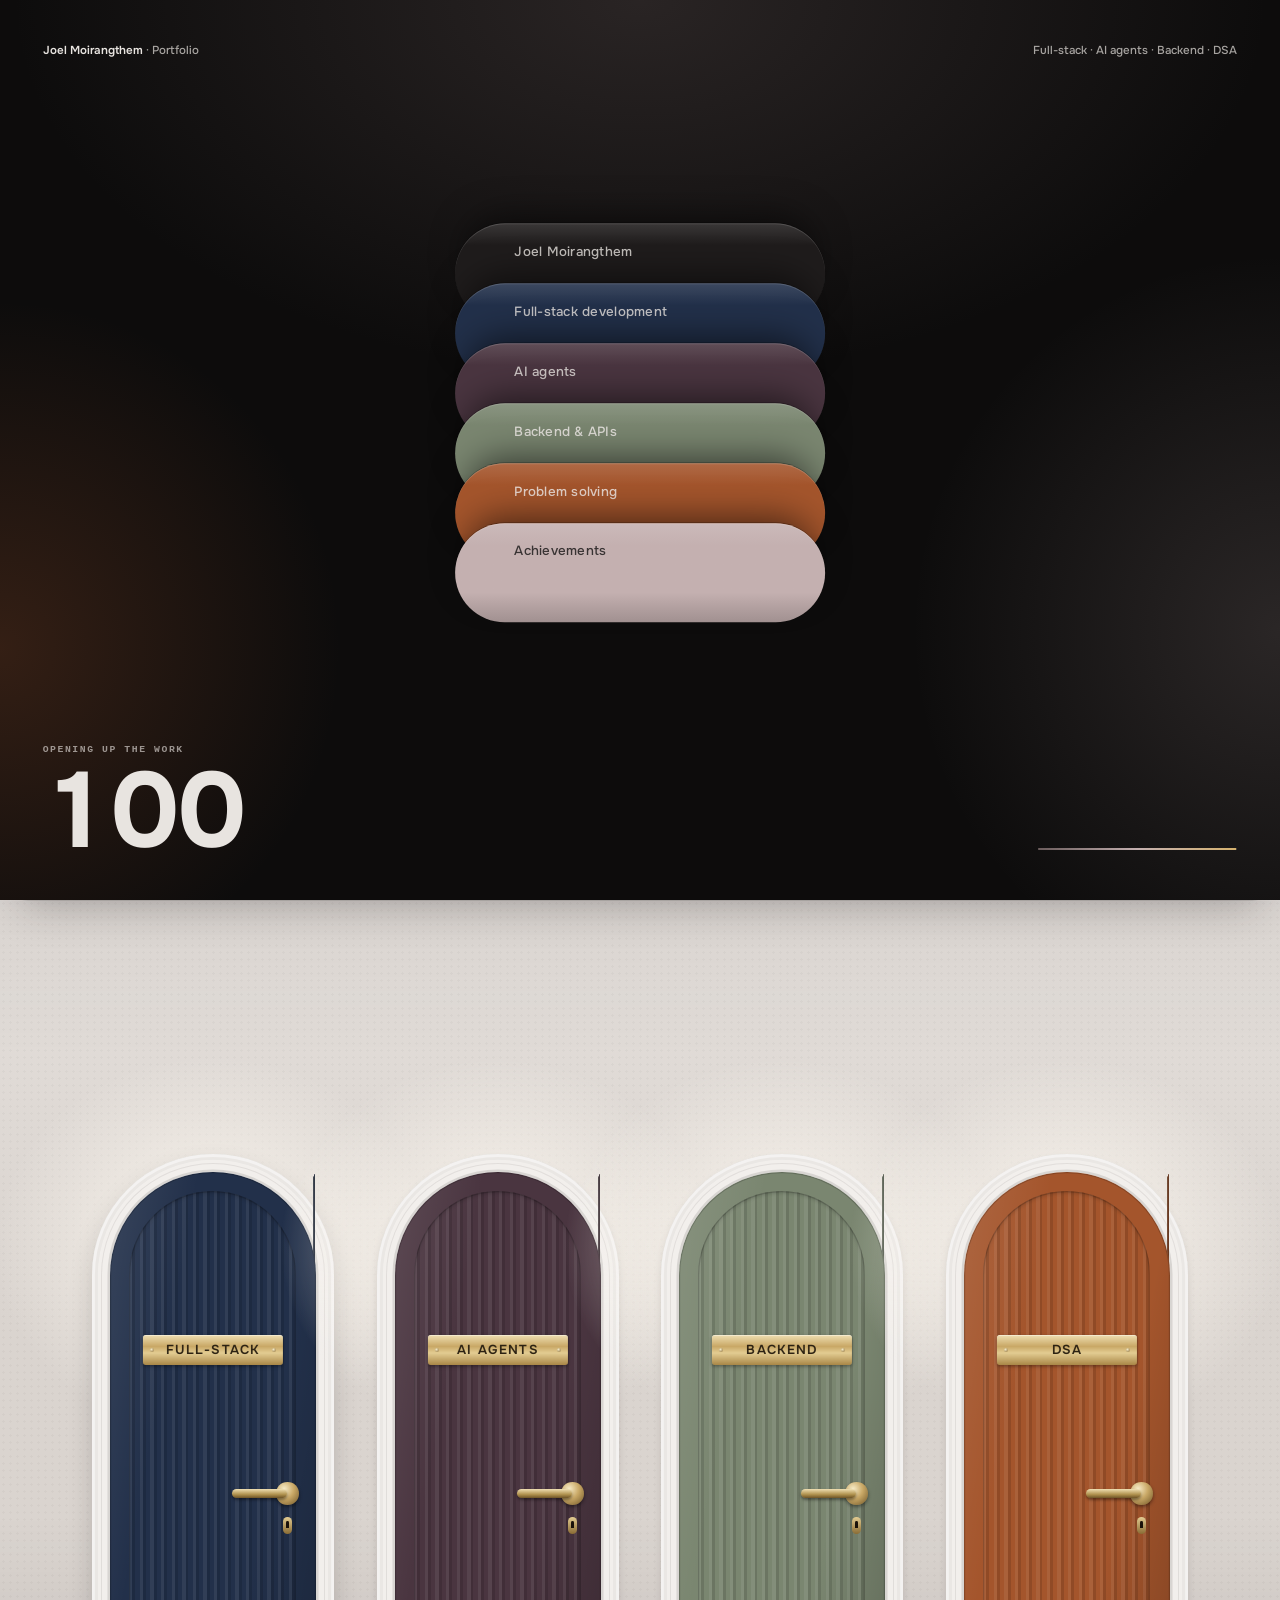
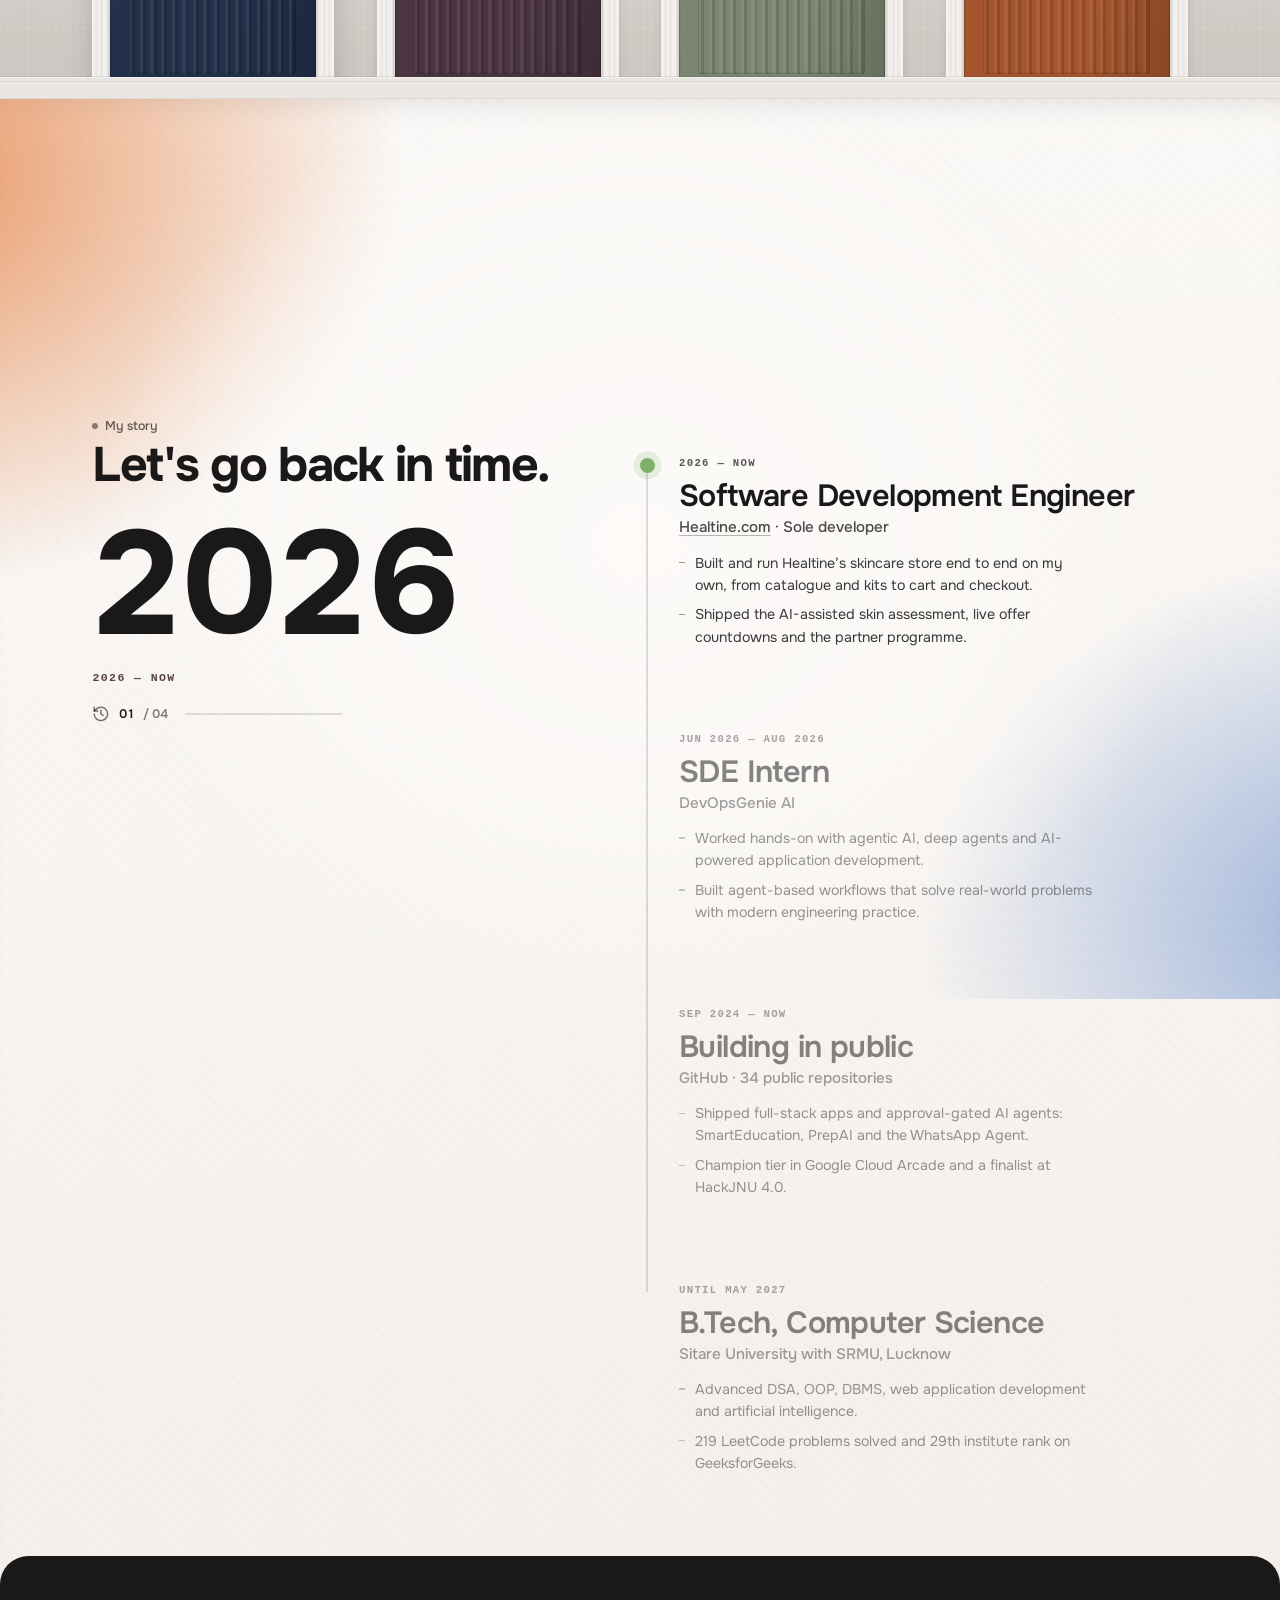
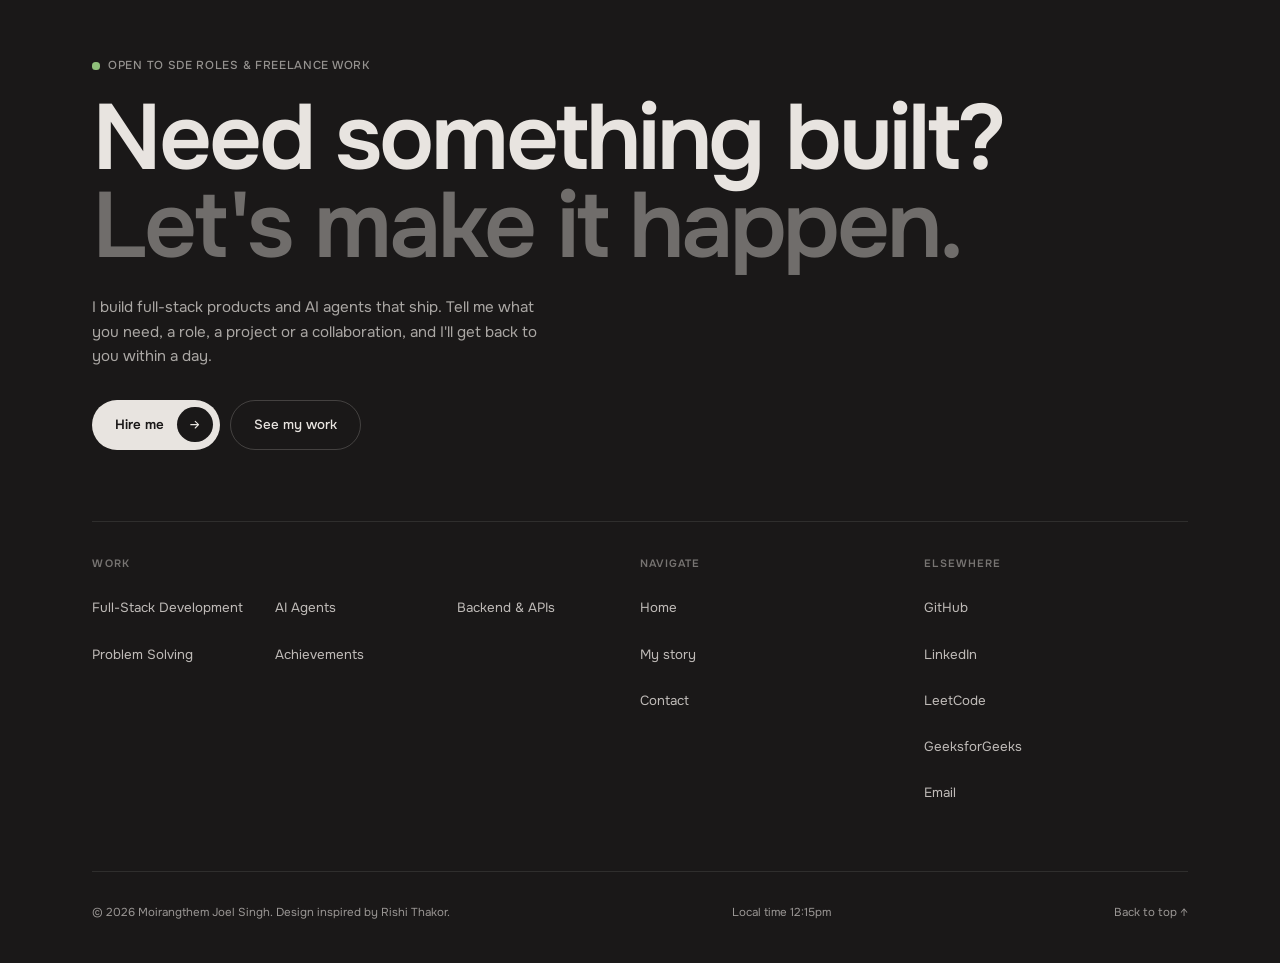
==== index.html @ f183a96a "feat: portfolio site with doors, rooms and story timeline Static HTML/CSS/JS portfolio: loader, flip" ====
<!DOCTYPE html>
<html lang="en">
<head>
<meta charset="UTF-8">
<meta name="viewport" content="width=device-width, initial-scale=1.0">
<title>Moirangthem Joel Singh — Full-Stack & AI Developer</title>
<meta name="description" content="Joel Moirangthem, Computer Science engineer building full-stack web apps and approval-gated AI agents. SDE at Healtine.com, ex-SDE intern at DevOpsGenie AI.">
<meta name="theme-color" content="#EEEAE6">
<meta property="og:title" content="Moirangthem Joel Singh — Full-Stack & AI Developer">
<meta property="og:description" content="Full-stack web apps and approval-gated AI agents.">
<meta property="og:type" content="website">
<link rel="preconnect" href="https://fonts.googleapis.com">
<link rel="preconnect" href="https://fonts.gstatic.com" crossorigin>
<link href="https://fonts.googleapis.com/css2?family=Onest:wght@100..900&display=swap" rel="stylesheet">
<script>try{if(localStorage.getItem('jm-mode')==='dark')document.documentElement.dataset.mode='dark'}catch(e){}</script>
<link rel="stylesheet" href="css/base.css">
<link rel="stylesheet" href="css/hero.css">
<link rel="stylesheet" href="css/doors.css">
<link rel="stylesheet" href="css/story.css">
<link rel="stylesheet" href="css/overlays.css">
</head>
<body>
<a class="skip" href="#main">Skip to content</a>

<div class="loader" id="loader" aria-hidden="true">
  <div class="ld__bg"></div>
  <div class="ld__stack">
    <div class="ld__pill" style="--k:0;--c:#1F1C1C;--t:#E8E4E0;--dir:1"><span>Joel Moirangthem</span></div>
    <div class="ld__pill" style="--k:1;--c:#22304a;--t:#E8E4E0;--dir:-1"><span>Full-stack development</span></div>
    <div class="ld__pill" style="--k:2;--c:#4a3540;--t:#E8E4E0;--dir:1"><span>AI agents</span></div>
    <div class="ld__pill" style="--k:3;--c:#7a8670;--t:#F3EEEC;--dir:-1"><span>Backend & APIs</span></div>
    <div class="ld__pill" style="--k:4;--c:#a4552c;--t:#F3EEEC;--dir:1"><span>Problem solving</span></div>
    <div class="ld__pill" style="--k:5;--c:#C4B0B0;--t:#1A1818;--dir:-1"><span>Achievements</span></div>
  </div>
  <div class="ld__hud">
    <div class="ld__top"><span><b>Joel Moirangthem</b> · Portfolio</span><span>Full-stack · AI agents · Backend · DSA</span></div>
    <div class="ld__bot">
      <p class="ld__num"><small>Opening up the work</small><span id="ldCount">000</span></p>
      <div class="ld__bar"><i></i></div>
    </div>
  </div>
</div>

<header class="hdr rv" id="hdr">
  <div class="shell hdr__in">
    <nav aria-label="Main">
      <ul class="nav">
        <li><button data-go="home" aria-current="page"><span>Home</span></button></li>
        <li><button data-door="0"><span>Full-Stack</span></button></li>
        <li><button data-door="1"><span>AI Agents</span></button></li>
        <li><button data-door="2"><span>Backend & APIs</span></button></li>
        <li><button data-door="3"><span>Problem Solving</span></button></li>
        <li><button data-go="about"><span>My story</span></button></li>
        <li><button data-contact><span>Contact</span></button></li>
      </ul>
    </nav>
    <div class="hdr__right">
      <div class="chip clock" aria-label="Joel's local time in India">
        <span class="clock__lbl">Local time</span>
        <span class="clock__time" data-time>9:41am</span>
        <span class="clock__sep" aria-hidden="true">•</span>
        <span class="clock__date" data-date>10 November, 2026</span>
      </div>
      <button class="chip menu-btn" id="menuBtn" aria-haspopup="dialog" aria-controls="navm" aria-expanded="false">
        <span><svg viewBox="0 0 24 24" fill="none" stroke="currentColor" stroke-width="2" stroke-linecap="round" aria-hidden="true"><path d="M4 6h16M4 12h16M4 18h16"/></svg><span class="word">Menu</span></span>
      </button>
    </div>
  </div>
</header>

<div class="cord" id="cord">
  <canvas class="cord__cv" id="cordCv"></canvas>
  <button class="cord__hit" id="cordHit" role="switch" aria-checked="false" aria-label="Dark mode (pull the cord)"></button>
</div>

<main id="main">
  <section class="hero" id="home" aria-label="Introduction">
    <div class="hero__vig"></div>
    <div class="hero__stage">
      <div class="fig" id="fig" role="button" tabindex="-1" aria-label="Open my ability card">
        <div class="fig__frame">
          <img id="figBase" class="fig__img" src="assets/portrait.webp" alt="Portrait of Joel Moirangthem" width="801" height="1033" decoding="async">
          <canvas id="figCanvas" aria-hidden="true"></canvas>
        </div>
        <button class="fig__card" id="holoOpen" type="button">
          <svg viewBox="0 0 24 24" fill="currentColor" aria-hidden="true"><path d="M12 1c1.1 6.9 4 9.8 11 11-7 1.2-9.9 4.1-11 11-1.1-6.9-4-9.8-11-11 7-1.2 9.9-4.1 11-11Z"/></svg>
          My ability card
        </button>
      </div>
    </div>
    <div class="shell hero__content">
      <div class="hero__left">
        <p class="eyebrow rv" style="--d:200ms">Full-Stack & AI Developer</p>
        <h1 class="h1">
          <span class="sr-only">Hi, I'm Joel. I am a full-stack developer, AI agent builder, backend engineer and problem solver.</span>
          <span aria-hidden="true">
            <span class="line"><span style="--d:250ms">Hi, I'm Joel.</span></span>
            <span class="line"><span class="soft" style="--d:370ms">I am a</span></span>
            <span class="cal-line"><span class="cal rv" id="cal" style="--d:520ms"></span></span>
          </span>
        </h1>
        <div class="ctas rv" style="--d:750ms">
          <button class="pill pill--dark pill--arrow" data-contact><span class="pill__in">Hire me<span class="pill__badge"><svg viewBox="0 0 24 24" fill="none" stroke="currentColor" stroke-width="2" stroke-linecap="round" stroke-linejoin="round" aria-hidden="true"><path d="M5 12h14M13 6l6 6-6 6"/></svg></span></span></button>
          <button class="pill pill--outline" data-go="works"><span class="pill__in">See my work</span></button>
        </div>
        <div class="hero__links rv" style="--d:850ms" id="heroLinks"></div>
      </div>
    </div>
    <div class="shell hero__bar rv">
      <span>Open to SDE roles</span>
      <span class="mid">Lucknow, India · Remote-friendly</span>
      <span class="scroll">Scroll to explore <i aria-hidden="true">↓</i></span>
    </div>
  </section>

  <section class="doors" id="works" aria-labelledby="doorsTitle">
    <div class="doors__tex"></div>
    <div class="doors__pin">
      <div class="shell doors__wall">
        <h2 class="sr-only" id="doorsTitle">My work, one door per skill</h2>
        <p class="paint pre" aria-hidden="true">Magic happens <br class="mbr">behind the doors</p>
        <div class="dinfo" id="dinfo" aria-live="polite"><h3 class="dinfo__h"></h3><p class="dinfo__t"></p><ul class="dinfo__p"></ul></div>
        <p class="doors__dots" aria-hidden="true"><i class="on"></i><i></i><i></i><i></i></p>
        <ul class="doors__row" id="doorsRow"></ul>
      </div>
    </div>
  </section>

  <section class="story" id="about" aria-labelledby="storyTitle" data-ch="0">
    <div class="story__amb" aria-hidden="true"><i></i><i></i><i></i><i></i></div>
    <div class="story__pin">
      <div class="shell story__stage">
        <div class="story__clock">
          <canvas class="story__bg" id="storyBg" aria-hidden="true"></canvas>
          <p class="eyebrow">My story</p>
          <h2 class="story__h" id="storyTitle">Let's go back in time.</h2>
          <p class="story__yr" id="storyYr" aria-hidden="true"></p>
          <p class="story__when" id="storyWhen"></p>
          <div class="story__meter" aria-hidden="true">
            <svg class="story__rw" viewBox="0 0 24 24" fill="none" stroke="currentColor" stroke-width="2" stroke-linecap="round"><path d="M3 12a9 9 0 1 0 3-6.7L3 8"/><path d="M3 3v5h5M12 7v5l3 2"/></svg>
            <span id="storyCount">01</span><span class="story__of" id="storyOf">/ 04</span><i class="story__bar"><b></b></i>
          </div>
        </div>
        <div class="story__line">
          <span class="story__rail"></span>
          <span class="story__ttrack"><span class="story__tail"></span></span>
          <span class="story__dtrack"><span class="story__dot"></span></span>
          <ol class="story__list" id="storyList"></ol>
        </div>
      </div>
    </div>
  </section>
</main>

<div class="sfw">
  <footer class="sf" id="contact-footer">
    <div class="sf__in">
      <p class="sf__eye"><i></i>Open to SDE roles & freelance work</p>
      <h2 class="sf__h">Need something built? <span>Let's make it happen.</span></h2>
      <p class="sf__p">I build full-stack products and AI agents that ship. Tell me what you need, a role, a project or a collaboration, and I'll get back to you within a day.</p>
      <div class="sf__cta">
        <button class="sf__btn" data-contact>Hire me <b><svg viewBox="0 0 24 24" fill="none" stroke="currentColor" stroke-width="2" stroke-linecap="round" stroke-linejoin="round" aria-hidden="true"><path d="M5 12h14M13 6l6 6-6 6"/></svg></b></button>
        <button class="sf__ghost" data-go="works">See my work</button>
      </div>
      <div class="sf__cols">
        <div><h3>Work</h3><ul class="work" id="footWork"></ul></div>
        <div><h3>Navigate</h3><ul>
          <li><a href="#home" data-go="home">Home</a></li>
          <li><a href="#about" data-go="about">My story</a></li>
          <li><button data-contact>Contact</button></li>
        </ul></div>
        <div><h3>Elsewhere</h3><ul id="footLinks"></ul></div>
      </div>
      <div class="sf__bot">
        <span>© <span data-fyear>2026</span> Moirangthem Joel Singh. Design inspired by <a href="https://therishithakor.com" target="_blank" rel="noopener">Rishi Thakor</a>.</span>
        <span>Local time <span data-ftime>9:41am</span></span>
        <button data-go="home">Back to top ↑</button>
      </div>
    </div>
  </footer>
</div>

<button class="totop" id="totop" aria-label="Back to top">
  <span class="totop__lbl">Back to top</span>
  <span class="totop__ring">
    <svg class="r" viewBox="0 0 52 52" aria-hidden="true"><circle class="bg" cx="26" cy="26" r="24"/><circle class="fg" cx="26" cy="26" r="24"/></svg>
    <svg class="a" viewBox="0 0 24 24" fill="none" stroke="currentColor" stroke-width="2" stroke-linecap="round" stroke-linejoin="round" aria-hidden="true"><path d="M12 19V5M6 11l6-6 6 6"/></svg>
  </span>
</button>

<div class="door-cursor" id="doorCursor" aria-hidden="true">Click to enter</div>
<div class="wallv" id="wallv"></div>

<div class="navm" id="navm" role="dialog" aria-modal="true" aria-label="Menu" hidden>
  <div class="shell navm__top">
    <span class="brand"><svg viewBox="0 0 48 48" fill="currentColor" aria-hidden="true"><path d="M24 2c2.2 13.8 7.9 19.6 22 22-14.1 2.4-19.8 8.2-22 22-2.2-13.8-7.9-19.6-22-22 14.1-2.4 19.8-8.2 22-22Z"/></svg>Joel</span>
    <button class="close-btn" id="navClose"><svg viewBox="0 0 24 24" fill="none" stroke="currentColor" stroke-width="2" stroke-linecap="round" aria-hidden="true"><path d="M6 6l12 12M18 6L6 18"/></svg>Close</button>
  </div>
  <div class="shell navm__list" id="navList"></div>
  <div class="shell navm__bot"><span>Local time — <span data-navtime>9:41am</span></span><button data-contact>Hire me →</button></div>
</div>

<div class="holo" id="holo" role="dialog" aria-modal="true" aria-label="Ability card" hidden>
  <button class="holo__x" id="holoClose"><svg viewBox="0 0 24 24" fill="none" stroke="currentColor" stroke-width="2" stroke-linecap="round" aria-hidden="true"><path d="M6 6l12 12M18 6L6 18"/></svg>Close</button>
  <div class="hc" id="hc" tabindex="0" role="img" aria-label="Ability card: full-stack 90, AI agents 88, backend and APIs 85, problem solving 82">
    <div class="hc__aura"></div>
    <div class="hc__in">
      <div class="hc__face">
        <div class="hc__frame"></div>
        <div class="hc__top"><b>Joel</b><span>No. 0219</span></div>
        <div class="hc__win"><img src="assets/portrait.webp" alt=""></div>
        <p class="hc__name">Moirangthem Joel Singh<span class="hc__role">Full-Stack · AI Agents</span></p>
        <div class="hc__stats">
          <p class="hc__stat" style="--v:90%">Full-stack development<b>90</b><i></i></p>
          <p class="hc__stat" style="--v:88%">AI agents<b>88</b><i></i></p>
          <p class="hc__stat" style="--v:85%">Backend & APIs<b>85</b><i></i></p>
          <p class="hc__stat" style="--v:82%">Problem solving<b>82</b><i></i></p>
        </div>
        <div class="hc__foot"><span>LeetCode 219</span><span>GfG rank 29</span></div>
        <div class="hc__foil"></div><div class="hc__glare"></div>
      </div>
      <div class="hc__face hc__back">
        <div class="hc__frame"></div>
        <span class="hc__mono">JM</span>
        <span class="hc__mono-sub">Builds that ship</span>
        <div class="hc__foil"></div><div class="hc__glare"></div>
      </div>
    </div>
  </div>
  <p class="hc__hint"><span class="hc__hm">Move across the card</span><span class="hc__ht">Tilt or drag it</span> · tap to flip</p>
</div>

<div class="modal" id="modal" role="dialog" aria-modal="true" aria-labelledby="modalTitle" hidden>
  <div class="modal__panel">
    <button class="modal__x" id="modalClose" aria-label="Close"><svg viewBox="0 0 24 24" fill="none" stroke="currentColor" stroke-width="2" stroke-linecap="round" aria-hidden="true"><path d="M6 6l12 12M18 6L6 18"/></svg></button>
    <p class="modal__eye">Hire me</p>
    <h2 id="modalTitle">Tell me what you need built.</h2>
    <p class="modal__sub">Four quick questions. Your email app opens with everything filled in.</p>
    <form id="hireForm" novalidate>
      <div class="prog" aria-hidden="true"><span id="progTxt">1 of 4</span><span class="prog__bar"><i id="progBar"></i></span></div>
      <div id="steps"></div>
      <p class="err" id="formErr" role="alert"></p>
      <div class="modal__nav">
        <button type="button" class="back" id="stepBack">← Back</button>
        <button type="submit" class="pill pill--dark pill--arrow" id="stepNext"><span class="pill__in"><span id="nextTxt">Next</span><span class="pill__badge"><svg viewBox="0 0 24 24" fill="none" stroke="currentColor" stroke-width="2" stroke-linecap="round" stroke-linejoin="round" aria-hidden="true"><path d="M5 12h14M13 6l6 6-6 6"/></svg></span></span></button>
      </div>
    </form>
  </div>
</div>

<script src="js/content.js"></script>
<script src="js/util.js"></script>
<script src="js/loader.js"></script>
<script src="js/header.js"></script>
<script src="js/cord.js"></script>
<script src="js/calendar.js"></script>
<script src="js/portrait.js"></script>
<script src="js/card.js"></script>
<script src="js/doors.js"></script>
<script src="js/story.js"></script>
<script src="js/layers.js"></script>
</body>
</html>
---- css/base.css ----
/* Tokens, reset, adaptive rem grid, reveal system, loader, header, buttons, pull cord. */
:root{
  --background:#E8E4E0; --foreground:#1A1818; --ink:#1A1818;
  --muted:#857878; --subtle:#B5A8A8; --line:#D5CDCA;
  --surface:#DED8D4; --surface-2:#D3CBC8;
  --accent:#6B5C5C; --accent-from:#C4B0B0; --accent-to:#6B5C5C;
  --hero-from:#EEEAE6; --hero-mid:#E8E4E0; --hero-to:#D8CDCA;
  --radius-card:2rem; --radius-card-sm:1.25rem; --radius-control:.875rem;
  --container-shell:88rem;
  --font:'Onest',ui-sans-serif,system-ui,-apple-system,'Segoe UI',sans-serif;
  --mono:ui-monospace,'SF Mono',Menlo,Consolas,monospace;
  --e-line:cubic-bezier(.215,.61,.355,1); --e-spring:cubic-bezier(.22,1,.36,1);
  --e-soft:cubic-bezier(.16,1,.3,1); --e-snap:cubic-bezier(.2,.8,.2,1);
  --bar-h:3.5rem; --gut-lg:5.5rem;
  --fg-rgb:26,24,24;
  --chip-bg:rgba(242,238,235,.5); --chip-bg-h:rgba(242,238,235,.85); --chip-line:rgba(196,176,176,.45);
  --btn-bg:#1A1818; --btn-fg:#E8E4E0; --btn-badge-bg:#E8E4E0; --btn-badge-fg:#1A1818;
  --outline-h:rgba(196,176,176,.18); --vig:rgba(240,236,232,.35);
  --panel:#F0ECE9; --field:rgba(196,176,176,.12); --scrim:rgba(var(--fg-rgb),.3);
  --cord-shadow:.2;
  --wall:#DAD4CF; --wall-hi:#E4DFDB; --casing:#F2EFEC; --base:#EAE6E2;
  --paint:#1A1818; --lamp:rgba(255,250,242,.9);
  --room:#FBFAF8; --room-sh:rgba(26,24,24,.1); --rim:rgba(255,255,255,.95); --lift:rgba(26,24,24,.3);
  --dinfo-accent:#6B4F4F;
  color-scheme:light;
}
html[data-mode="dark"]{
  --background:#1A1818; --foreground:#E8E4E0; --fg-rgb:232,228,224;
  --line:rgba(196,176,176,.16); --surface:#252121; --surface-2:#302A2A;
  --chip-bg:rgba(196,176,176,.06); --chip-bg-h:rgba(196,176,176,.12); --chip-line:rgba(196,176,176,.16);
  --btn-bg:#E8E4E0; --btn-fg:#1A1818; --btn-badge-bg:#1A1818; --btn-badge-fg:#E8E4E0;
  --outline-h:rgba(196,176,176,.08); --vig:rgba(0,0,0,.22);
  --panel:#221F1F; --field:rgba(196,176,176,.06); --scrim:rgba(0,0,0,.55); --cord-shadow:.55;
  --wall:#1F1C1C; --wall-hi:#262222; --casing:#3A3434; --base:#2F2A2A;
  --paint:#E8E4E0; --lamp:rgba(232,214,210,.06);
  --room:#050505; --room-sh:rgba(0,0,0,.85); --rim:rgba(214,196,196,.22); --lift:rgba(0,0,0,.7);
  --dinfo-accent:#D9C6C6;
  color-scheme:dark;
}
::view-transition-old(root),::view-transition-new(root){animation-duration:.5s;animation-timing-function:cubic-bezier(.4,0,.2,1)}
.cord{view-transition-name:cord}
#cal{view-transition-name:cal}
::view-transition-old(cal),::view-transition-old(cord){display:none}
::view-transition-new(cal),::view-transition-new(cord){animation:none}

*{box-sizing:border-box;margin:0;padding:0}
html{overscroll-behavior-y:none;scrollbar-width:none;font-size:16px;-webkit-font-smoothing:antialiased;background:#1A1818;overflow-x:clip}
html[data-mode="dark"]{background:#0F0E0E}
html::-webkit-scrollbar{display:none}
body{background:var(--background);color:var(--foreground);font-family:var(--font);overflow-x:clip}
a{color:inherit;text-decoration:none}
button{font:inherit;color:inherit;background:none;border:none;cursor:pointer}
ul,ol{list-style:none}
img{display:block;max-width:none}
svg{display:block;width:1em;height:1em;flex:none}
[hidden]{display:none!important}
.sr-only{position:absolute;width:1px;height:1px;padding:0;margin:-1px;overflow:hidden;clip:rect(0,0,0,0);white-space:nowrap;border:0}
:focus-visible{outline:2px solid var(--accent);outline-offset:2px}

@media (max-width:1920px){html{font-size:.833333vw}}
@media (max-width:1440px){html{font-size:1.111111vw}}
@media (max-width:1024px){html{font-size:1.5625vw}}
@media (max-width:640px){html{font-size:4.444444vw}}

.shell{max-width:var(--container-shell);margin-inline:auto;padding-inline:1.25rem;width:100%}
@media (min-width:640px){.shell{padding-inline:2rem}}
@media (min-width:1024px){.shell{padding-inline:var(--gut-lg)}}

.skip{position:absolute;left:-9999px}
.skip:focus{position:fixed;left:1rem;top:1rem;z-index:130;min-height:44px;display:inline-flex;align-items:center;border-radius:var(--radius-control);background:var(--ink);padding:.5rem 1rem;font-size:.875rem;color:#fff}

/* reveal system: plays once body.ready is set */
.rv{opacity:0;transform:var(--from,translateY(10px));transition:opacity .8s var(--ease,var(--e-soft)) var(--d,0ms),transform .8s var(--ease,var(--e-soft)) var(--d,0ms)}
body.ready .rv{opacity:1;transform:none}
.line{display:block;overflow:hidden;padding-bottom:.06em;margin-bottom:-.06em}
.line>span{display:block;transform:translateY(100%);opacity:0;transition:transform .9s var(--e-line) var(--d,0ms),opacity .9s var(--e-line) var(--d,0ms)}
body.ready .line>span{transform:none;opacity:1}

.eyebrow{display:inline-flex;align-items:center;gap:.5rem;font-size:.875rem;font-weight:500;color:rgba(var(--fg-rgb),.7)}
.eyebrow::before{content:"";width:.375rem;height:.375rem;border-radius:9999px;background:rgba(var(--fg-rgb),.5)}

/* ---------- loader ---------- */
.loader{position:fixed;inset:0;z-index:120;overflow:hidden;color:#E8E4E0;--p:0}
.ld__bg{position:absolute;inset:0;transition:transform .85s cubic-bezier(.76,0,.24,1);
  background:radial-gradient(38% 55% at 0% 72%,rgba(164,85,44,.26),transparent 70%),radial-gradient(40% 58% at 100% 70%,rgba(196,176,176,.16),transparent 72%),radial-gradient(70% 60% at 50% 0%,rgba(107,92,92,.3),transparent 70%),#0D0C0C}
.loader.out .ld__bg{transform:translateY(-100%)}
.ld__stack{--w:min(76vw,26rem);--h:calc(var(--w) * .27);--step:calc(var(--h) * .6);position:absolute;left:50%;top:47%;width:var(--w);height:calc(var(--h) + 5 * var(--step));translate:-50% -50%}
@media (max-width:639.98px){.ld__stack{--w:min(78vw,20rem)}}
.ld__pill{position:absolute;left:0;top:calc(var(--k) * var(--step));width:100%;height:var(--h);border-radius:999px;z-index:var(--k);
  display:flex;align-items:flex-start;padding:calc(var(--h) * .2) 0 0 calc(var(--w) * .16);font-size:max(11px,calc(var(--w) * .036));font-weight:500;letter-spacing:.02em;
  background:var(--c);background:linear-gradient(180deg,color-mix(in srgb,var(--c) 88%,#fff) 0%,var(--c) 22%,var(--c) 70%,color-mix(in srgb,var(--c) 82%,#000) 100%);color:var(--t);
  box-shadow:inset 0 1px 0 rgba(255,255,255,.14),0 -1px 0 rgba(0,0,0,.25),0 calc(var(--h) * -.18) calc(var(--h) * .35) calc(var(--h) * -.12) rgba(0,0,0,.55);
  opacity:0;transform:translateY(-1.6rem) scale(.96);transition:opacity .45s ease,transform .75s cubic-bezier(.16,1,.3,1)}
.ld__pill.on{opacity:1;transform:none}
.ld__pill span{opacity:.82}
.loader.out .ld__pill{transition:transform .8s cubic-bezier(.7,0,.25,1) calc(var(--k) * 45ms),opacity .5s ease calc(.25s + var(--k) * 45ms);opacity:0;transform:translateX(calc(var(--dir) * 115vw)) rotate(calc(var(--dir) * 4deg))}
.ld__hud{position:absolute;inset:0;pointer-events:none;display:flex;flex-direction:column;justify-content:space-between;padding:clamp(1.25rem,4vw,3rem);transition:opacity .35s ease}
.loader.out .ld__hud{opacity:0}
.ld__top{display:flex;justify-content:space-between;align-items:center;font-size:.8125rem;font-weight:500;color:rgba(232,228,224,.7)}
.ld__top b{font-weight:600;color:#E8E4E0}
.ld__bot{display:flex;justify-content:space-between;align-items:flex-end;gap:1.5rem}
.ld__num{font-size:clamp(3.5rem,9vw,7.5rem);font-weight:700;line-height:.85;letter-spacing:-.05em;font-variant-numeric:tabular-nums}
.ld__num small{display:block;margin-bottom:.9rem;font-family:var(--mono);font-size:.6875rem;font-weight:600;letter-spacing:.16em;text-transform:uppercase;color:rgba(232,228,224,.62)}
.ld__bar{width:min(30vw,14rem);height:2px;border-radius:2px;background:rgba(232,228,224,.14);overflow:hidden;margin-bottom:.5rem}
.ld__bar i{display:block;height:100%;background:linear-gradient(90deg,#6B5C5C,#C4B0B0,#D6B26E);transform-origin:0 50%;transform:scaleX(var(--p))}
@media (max-width:639.98px){.ld__top span:last-child{display:none}.ld__bar{width:34vw}}

/* ---------- header ---------- */
.hdr{position:fixed;inset-inline:0;top:0;z-index:50;transition:background .35s ease,box-shadow .35s ease,opacity .35s ease,translate .45s var(--e-soft);--from:translateY(-14px);--d:150ms;--ease:var(--e-spring)}
.hdr.stuck{background:var(--background);box-shadow:0 1px 0 rgba(var(--fg-rgb),.08)}
.hdr.stuck .hdr__in{padding-block:.85rem}
.hdr.away{opacity:0;translate:0 -100%;pointer-events:none}
.hdr__in{transition:padding .35s ease;display:flex;align-items:center;justify-content:space-between;gap:1.5rem;padding-block:1.25rem}
@media (min-width:640px){.hdr__in{padding-block:1.5rem}}
.hdr nav{flex:1;min-width:0}
.nav{display:none}
@media (min-width:1200px){.nav{display:flex;gap:1.4rem;font-size:1rem;white-space:nowrap}.menu-btn{display:none}}
@media (max-width:1199.98px){.hdr nav{display:none}.hdr__right{flex:1;justify-content:space-between}.menu-btn{order:-1}}
.nav button{display:block;min-height:44px}
.nav button>span{display:inline-flex;align-items:center;opacity:.8}
.hdr__right{display:flex;align-items:center;gap:.75rem}
.chip{border:1px solid var(--chip-line);background:var(--chip-bg);-webkit-backdrop-filter:blur(4px);backdrop-filter:blur(4px);border-radius:var(--radius-control)}
.clock{display:flex;flex:none;white-space:nowrap;align-items:center;gap:.75rem;padding:.6rem .9rem;font-size:.875rem;color:rgba(var(--fg-rgb),.7)}
.clock__lbl{color:rgba(var(--fg-rgb),.66)}
.clock__time{min-width:4rem;font-weight:500;color:var(--foreground);font-variant-numeric:tabular-nums}
.clock__sep{color:rgba(var(--fg-rgb),.3)}
.clock__date{font-weight:500}
@media (max-width:767.98px){.clock{gap:.5rem;padding:.55rem .8rem;font-size:.8125rem}.clock__date,.clock__sep{display:none}.clock .clock__time{min-width:0}}
.menu-btn{transition:background .25s;min-height:44px;min-width:44px}
.menu-btn:hover{background:var(--chip-bg-h)}
.menu-btn>span{display:flex;align-items:center;gap:.5rem;padding:.6rem 1.1rem;font-size:.875rem;font-weight:500;text-transform:uppercase;letter-spacing:.05em}
.menu-btn svg{font-size:1rem}
.menu-btn .word{display:none}
@media (min-width:640px){.menu-btn .word{display:inline}}

/* ---------- pill buttons ---------- */
.pill{display:inline-block;border-radius:9999px}
.pill__in{display:inline-flex;align-items:center;gap:.75rem;border-radius:9999px;font-size:.875rem;font-weight:500;padding:.875rem 1.75rem;white-space:nowrap;min-height:44px}
.pill--arrow .pill__in{padding:.375rem .375rem .375rem 1.5rem}
.pill--dark .pill__in{background:var(--btn-bg);color:var(--btn-fg)}
.pill--outline .pill__in{border:1px solid var(--line);background:transparent;color:var(--foreground);transition:background .25s}
.pill--outline:hover .pill__in{background:var(--outline-h)}
.pill__badge{width:2.25rem;height:2.25rem;display:grid;place-items:center;border-radius:9999px;font-size:1rem;background:var(--btn-badge-bg);color:var(--btn-badge-fg)}

/* ---------- pull cord ---------- */
.cord{position:fixed;top:0;right:0;width:min(100%,340px);height:520px;z-index:70;pointer-events:none;overflow:hidden;transition:opacity .35s}
.cord.away{opacity:0}
.cord.away .cord__hit{pointer-events:none}
.cord__cv{position:absolute;inset:0;width:100%;height:100%}
.cord__hit{position:absolute;left:0;top:0;width:64px;height:64px;margin:-32px 0 0 -32px;border-radius:50%;pointer-events:auto;touch-action:none;cursor:grab;-webkit-tap-highlight-color:transparent}
.cord__hit:active,.cord.dragging .cord__hit{cursor:grabbing}
.cord__hit:focus-visible{outline:2px solid var(--accent);outline-offset:-10px}

@media (prefers-reduced-motion:reduce){
  *,*::before,*::after{animation-duration:.01ms!important;animation-iteration-count:1!important;transition-duration:.01ms!important;scroll-behavior:auto!important}
}
---- css/hero.css ----
/* Hero: greeting, flip calendar, portrait with liquid colour reveal, status bar, ability card overlay. */
.hero{position:relative;z-index:2;isolation:isolate;overflow:hidden;border-radius:0 0 var(--radius-card) var(--radius-card);
  background:radial-gradient(120% 90% at 62% 30%,var(--hero-from) 0%,var(--hero-mid) 48%,var(--hero-to) 100%);
  box-shadow:0 1px 0 rgba(26,24,24,.1),0 1.75rem 3rem -1.5rem rgba(26,24,24,.3);
  --fig-h:27rem;min-height:100svh;display:flex;flex-direction:column}
html[data-mode="dark"] .hero{box-shadow:0 1px 0 rgba(0,0,0,.4),0 1.75rem 3rem -1.5rem rgba(0,0,0,.85)}
@media (min-width:768px) and (max-width:1023.98px){.hero{--fig-h:43rem}}
.hero::before{content:"";position:absolute;inset:0;z-index:-1;pointer-events:none;opacity:0;background:radial-gradient(120% 90% at 62% 30%,#2A2525 0%,#1F1C1C 48%,#141212 100%)}
html[data-mode="dark"] .hero::before{opacity:1}
.hero__vig{position:absolute;inset:0;z-index:0;pointer-events:none;background:linear-gradient(to bottom,var(--vig),transparent,var(--vig))}

.hero__stage{position:absolute;inset:0;z-index:2;pointer-events:none}
.fig{position:absolute;bottom:var(--bar-h);left:50%;height:var(--fig-h);aspect-ratio:801/1033;pointer-events:auto;cursor:pointer;
  opacity:0;transform:translate(-50%,2.5rem);transition:opacity 1.1s var(--e-soft) 120ms,transform 1.3s var(--e-soft) 120ms}
body.ready .fig{opacity:1;transform:translate(-50%,0)}
@media (min-width:1024px){
  .fig{height:min(calc(100% - var(--bar-h) - 6rem),58rem,calc((min(100vw,var(--container-shell)) - 2 * var(--gut-lg)) * .44 * 1033 / 801));left:auto;right:calc(max(0px,(100% - var(--container-shell)) / 2) + var(--gut-lg));transform:translateY(2.5rem)}
  body.ready .fig{transform:none}
}
.fig img,.fig canvas{position:absolute;inset:0;width:100%;height:100%;object-fit:contain;object-position:50% 100%}
.fig canvas{pointer-events:none}
.fig--mono .fig__img{filter:grayscale(1) contrast(1.04)}
/* framed variant, used until a transparent cut-out portrait is supplied */
.fig--framed{bottom:calc(var(--bar-h) + 1.5rem);height:calc(var(--fig-h) - 2.5rem)}
@media (min-width:1024px){.fig--framed{height:min(calc(100% - var(--bar-h) - 10rem),36rem)}}
.fig--framed .fig__frame{position:absolute;inset:0;overflow:hidden;border-radius:50% 50% 1.25rem 1.25rem / 38% 38% 1.25rem 1.25rem;
  background:var(--surface);box-shadow:0 0 0 .5rem rgba(255,255,255,.35),0 2.5rem 4rem -2rem rgba(26,24,24,.5)}
html[data-mode="dark"] .fig--framed .fig__frame{box-shadow:0 0 0 .5rem rgba(196,176,176,.08),0 2.5rem 4rem -2rem rgba(0,0,0,.9)}
.fig--framed img,.fig--framed canvas{object-fit:cover;object-position:50% 30%}
.fig__card{position:absolute;left:-6%;bottom:12%;z-index:3;display:inline-flex;align-items:center;gap:.45rem;min-height:44px;padding:0 1rem;border-radius:999px;
  border:1px solid rgba(255,255,255,.22);background:rgba(26,24,24,.72);-webkit-backdrop-filter:blur(8px);backdrop-filter:blur(8px);color:#F3EEEC;
  font:600 .8125rem/1 var(--font);letter-spacing:.01em;box-shadow:0 10px 24px -12px rgba(0,0,0,.6);transition:transform .35s var(--e-soft),background .25s}
.fig__card svg{width:.9rem;height:.9rem;color:#D6B26E}
@media (max-width:1023.98px){.fig__card{left:-4%;bottom:7%}}
.fig:hover .fig__card,.fig__card:focus-visible{transform:translateY(-3px);background:rgba(26,24,24,.88)}

.hero__content{position:relative;z-index:20;flex:1;display:flex;flex-direction:column;gap:2rem;padding-top:7rem;padding-bottom:calc(var(--fig-h) + 1.25rem);pointer-events:none}
.hero__content a,.hero__content button,.hero__content .cal{pointer-events:auto}
@media (min-width:1024px){.hero__content{display:grid;min-height:calc(100lvh - var(--bar-h));grid-template-columns:repeat(12,1fr);align-content:center;gap:2.5rem;padding-top:7rem;padding-bottom:4rem}}
.hero__left{display:flex;flex-direction:column;gap:1.75rem;min-width:0}
@media (min-width:1024px){.hero__left{grid-column:1 / span 7}}
@media (min-width:640px) and (max-width:1023.98px){.hero__left{padding-left:1.5rem}}
.h1{font-size:2.625rem;font-weight:600;line-height:.98;letter-spacing:-.02em;text-wrap:balance}
@media (min-width:640px){.h1{font-size:3.5rem}}
@media (min-width:768px){.h1{font-size:4.25rem}}
@media (min-width:1024px){.h1{font-size:4.75rem}}
.h1 .soft{color:rgba(var(--fg-rgb),.5)}
.ctas{display:flex;flex-wrap:wrap;gap:.75rem}
.hero__links{display:flex;flex-wrap:wrap;gap:1.25rem;font-size:.8125rem;font-weight:500;color:rgba(var(--fg-rgb),.62)}
.hero__links a{display:inline-flex;align-items:center;gap:.4rem;min-height:44px;transition:color .2s}
.hero__links a:hover{color:var(--foreground)}
.hero__links svg{font-size:.95rem}

.hero__bar{position:relative;z-index:20;display:flex;align-items:center;justify-content:space-between;gap:.75rem;height:var(--bar-h);border-top:1px solid rgba(var(--fg-rgb),.1);font-size:.75rem;font-weight:500;text-transform:uppercase;letter-spacing:.025em;color:rgba(var(--fg-rgb),.72);--from:none;--d:900ms}
.hero__bar .mid{display:none}
@media (min-width:640px){.hero__bar .mid{display:inline}}
.hero__bar .scroll{display:inline-flex;align-items:center;gap:.5rem}
.hero__bar .scroll i{font-style:normal;display:inline-block;animation:nudge 1.8s var(--e-snap) infinite}
@keyframes nudge{0%,100%{transform:translateY(0)}50%{transform:translateY(3px)}}

/* ---------- flip calendar ---------- */
.cal-line{display:block;padding-top:.34em;margin-top:.1em;padding-bottom:.42em}
.cal{--cal-w:7em;position:relative;display:inline-block;font-size:.9em;perspective:14em;perspective-origin:30% 0;vertical-align:top;--from:translateY(.5em) rotateX(-18deg)}
.cal.rv{transition-duration:1.1s}
.cal__body{position:relative;display:block;width:var(--cal-w);height:1.72em;transform:rotateX(10deg) rotateY(-9deg);transform-style:preserve-3d;transition:width .5s var(--e-soft)}
.cal__stand{position:absolute;left:.2em;right:-.14em;top:.28em;bottom:-.4em;border-radius:.26em;background:linear-gradient(165deg,#3a3a3a 0%,#141414 40%,#050505 100%);
  box-shadow:0 .5em .9em -.35em rgba(0,0,0,.55),inset 0 .02em 0 rgba(255,255,255,.12);transform:translateZ(-.12em)}
.cal__stack{position:absolute;inset:0;transform-style:preserve-3d}
.cal__page,.cal__face,.cal__rear{position:absolute;inset:0;border-radius:.2em}
.cal__page{background:linear-gradient(180deg,#fbfaf7 0%,#f2f0eb 100%);
  box-shadow:0 .045em 0 #d8d4cb,0 .08em 0 #f6f4ef,0 .115em 0 #d0cbc1,0 .15em 0 #f2f0ea,0 .185em 0 #c8c3b8,0 .22em 0 #e9e6df,0 .255em 0 #aaa498,0 .45em .6em -.2em rgba(0,0,0,.35)}
.cal__leaf{position:absolute;inset:0;transform-origin:50% 0;transform-style:preserve-3d;transform:translateZ(.004em)}
.cal__face{background:linear-gradient(180deg,#fdfcf9 0%,#f3f1ec 100%);backface-visibility:hidden;-webkit-backface-visibility:hidden;box-shadow:inset 0 -.015em 0 rgba(0,0,0,.06)}
.cal__rear{background:linear-gradient(0deg,#e9e6df 0%,#d9d5cc 100%);transform:rotateX(180deg);backface-visibility:hidden;-webkit-backface-visibility:hidden}
.cal__word{position:absolute;inset:0;display:flex;align-items:center;padding:.2em .4em 0;color:#0a0a0a;font-weight:700;letter-spacing:-.035em;line-height:1;white-space:nowrap}
.cal__no{position:absolute;right:.42em;bottom:.2em;font-size:.15em;font-weight:500;letter-spacing:.08em;color:rgba(10,10,10,.42);font-variant-numeric:tabular-nums}
.cal__holes{position:absolute;top:.09em;left:.32em;right:.32em;height:.07em;display:flex;justify-content:space-between}
.cal__holes i{display:block;width:.075em;height:.075em;border-radius:50%;background:#1b1b1b}
.cal__shade{position:absolute;inset:0;border-radius:inherit;pointer-events:none;opacity:0;backface-visibility:hidden;-webkit-backface-visibility:hidden;background:linear-gradient(180deg,rgba(0,0,0,.5) 0%,rgba(0,0,0,.08) 70%,rgba(0,0,0,0) 100%)}
.cal__rings{position:absolute;top:-.27em;left:.32em;right:.32em;height:.42em;display:flex;justify-content:space-between;transform:translateZ(.05em);pointer-events:none}
.cal__rings i{display:block;width:.075em;height:.42em;position:relative}
.cal__rings i::before{content:"";position:absolute;left:-.065em;right:-.065em;top:0;bottom:0;border-radius:.2em;border:.04em solid #a9a9a9;border-left-color:#ededed;border-top-color:#f6f6f6;border-right-color:#6f6f6f;border-bottom-color:#8a8a8a;filter:drop-shadow(.01em .025em .015em rgba(0,0,0,.35))}
.cal__measure{position:absolute;visibility:hidden;white-space:nowrap;font-weight:700;letter-spacing:-.035em;pointer-events:none}

/* ---------- ability card overlay ---------- */
.holo{position:fixed;inset:0;z-index:118;display:grid;place-content:center;justify-items:center;gap:1.5rem;
  background:radial-gradient(60% 48% at 50% 46%,#2a2220 0%,#120f0f 58%,#050404 100%);opacity:0;visibility:hidden;transition:opacity .35s ease,visibility 0s linear .35s}
.holo.on{opacity:1;visibility:visible;transition:opacity .35s ease}
.holo__x{position:absolute;top:max(1rem,env(safe-area-inset-top));right:max(1rem,env(safe-area-inset-right));display:inline-flex;align-items:center;gap:.5rem;min-height:44px;padding:0 1rem;
  border-radius:999px;border:1px solid rgba(255,255,255,.2);background:rgba(20,18,18,.6);color:#F3EEEC;font:600 .8125rem/1 var(--font)}
.holo__x:hover{background:rgba(40,36,36,.8)}
.holo__x svg{width:1rem;height:1rem}
.hc{position:relative;width:min(84vw,calc(78svh * .716),30rem);aspect-ratio:1040/1452;perspective:1100px;touch-action:none;-webkit-tap-highlight-color:transparent;
  --rx:0deg;--ry:0deg;--px:0;--py:0;--lift:0;transform:translateY(18px) scale(.96);transition:transform .9s var(--e-soft)}
.holo.on .hc{transform:none}
.hc__aura{position:absolute;inset:-18% -16%;pointer-events:none;opacity:calc(.62 + var(--lift) * .38);background:radial-gradient(54% 44% at 50% 44%,rgba(230,176,110,.4),rgba(154,98,74,.14) 44%,transparent 70%)}
.hc__in{position:absolute;inset:0;transform-style:preserve-3d;transform:rotateX(var(--rx)) rotateY(var(--ry));transition:transform .5s var(--e-soft)}
.hc.flip .hc__in{transform:rotateX(var(--rx)) rotateY(calc(180deg + var(--ry)));transition:transform .85s var(--e-soft)}
.hc__face{position:absolute;inset:0;border-radius:4.2%/3%;overflow:hidden;isolation:isolate;backface-visibility:hidden;-webkit-backface-visibility:hidden;
  box-shadow:0 34px 70px -26px rgba(0,0,0,.9),0 4px 14px -6px rgba(0,0,0,.55);color:#F3EAD8;
  background:radial-gradient(120% 80% at 50% 0%,#3a2a22 0%,#1d1513 55%,#0e0a09 100%)}
.hc__back{transform:rotateY(180deg);display:grid;place-content:center;justify-items:center;gap:6%;
  background:repeating-linear-gradient(45deg,rgba(214,178,110,.08) 0 2px,transparent 2px 14px),radial-gradient(100% 70% at 50% 50%,#2f221c,#0e0a09)}
.hc__frame{position:absolute;inset:3.2%;border-radius:3.4%/2.4%;border:1px solid rgba(214,178,110,.55);box-shadow:inset 0 0 0 4px rgba(214,178,110,.12);pointer-events:none}
.hc__top{position:absolute;left:8.4%;right:8.4%;top:5.4%;display:flex;justify-content:space-between;align-items:baseline;font-family:var(--mono);font-size:clamp(9px,2.2cqi,12px);letter-spacing:.18em;text-transform:uppercase;color:#D6B26E}
.hc{container-type:inline-size}
.hc__top b{font-family:var(--font);font-size:7cqi;letter-spacing:-.02em;text-transform:none;color:#F3EAD8;font-weight:700}
.hc__win{position:absolute;left:8.4%;top:14.8%;width:83.2%;height:40%;overflow:hidden;border-radius:2%;box-shadow:0 0 0 1px rgba(214,178,110,.5)}
.hc__win img{position:absolute;left:-8%;top:-8%;width:116%;height:116%;object-fit:cover;object-position:50% 30%;transform:translate3d(calc(var(--px) * 3%),calc(var(--py) * 3%),0)}
.hc__name{position:absolute;left:8.4%;right:8.4%;top:57.5%;font-size:5.4cqi;font-weight:700;letter-spacing:-.02em;line-height:1.05}
.hc__role{display:block;margin-top:1.4cqi;font-family:var(--mono);font-size:2.4cqi;font-weight:600;letter-spacing:.16em;text-transform:uppercase;color:#D6B26E}
.hc__stats{position:absolute;left:8.4%;right:8.4%;top:70%;display:grid;gap:2.6cqi}
.hc__stat{display:grid;grid-template-columns:1fr auto;gap:1.2cqi;font-size:3cqi;font-weight:500}
.hc__stat b{font-variant-numeric:tabular-nums;color:#D6B26E}
.hc__stat i{grid-column:1/-1;height:.8cqi;border-radius:1cqi;background:rgba(243,234,216,.12);overflow:hidden}
.hc__stat i::after{content:"";display:block;height:100%;width:var(--v);background:linear-gradient(90deg,#a98747,#D6B26E,#efdfb2)}
.hc__foot{position:absolute;left:8.4%;right:8.4%;bottom:5.2%;display:flex;justify-content:space-between;font-family:var(--mono);font-size:2.2cqi;letter-spacing:.14em;text-transform:uppercase;color:rgba(243,234,216,.55)}
.hc__mono{font-size:22cqi;font-weight:800;letter-spacing:-.06em;color:#D6B26E;line-height:1}
.hc__mono-sub{font-family:var(--mono);font-size:2.6cqi;letter-spacing:.3em;text-transform:uppercase;color:rgba(243,234,216,.7)}
.hc__glare,.hc__foil{position:absolute;inset:0;pointer-events:none;overflow:hidden}
.hc__glare::before,.hc__foil::before{content:'';position:absolute}
.hc__foil{mix-blend-mode:color-dodge;opacity:calc(.18 + var(--lift) * .25)}
.hc__foil::before{inset:-12% -80%;transform:translate3d(calc(var(--px) * -22%),0,0);background:linear-gradient(112deg,transparent 28%,rgba(255,104,170,.4) 40%,rgba(255,214,120,.46) 48%,rgba(120,226,255,.4) 56%,transparent 68%)}
.hc__glare{mix-blend-mode:soft-light}
.hc__glare::before{inset:-50%;transform:translate3d(calc(var(--px) * 23%),calc(var(--py) * 21%),0);background:radial-gradient(21% 16% at 50% 44%,rgba(255,251,238,.6),rgba(255,248,230,.12) 44%,transparent 72%)}
.hc__hint{font:500 .6875rem/1 var(--mono);letter-spacing:.14em;text-transform:uppercase;color:rgba(232,228,224,.6)}
.hc__ht{display:none}
@media (hover:none){.hc__hm{display:none}.hc__ht{display:inline}}
---- css/doors.css ----
/* The doors: one arched door per skill, a hidden fifth door, the info panel, and the walk-through zoom. */
.doors{position:relative;z-index:1;margin-top:-2rem;padding-top:calc(2rem + 5.25rem);padding-bottom:0;overflow:hidden;
  background:linear-gradient(180deg,rgba(0,0,0,.05) 0%,transparent 22%,transparent 78%,rgba(0,0,0,.07) 100%),linear-gradient(180deg,var(--wall-hi) 0%,var(--wall) 55%)}
/* plaster texture, generated: no image asset needed */
.doors__tex{position:absolute;inset:0;pointer-events:none;opacity:.55;transition:opacity .6s;mix-blend-mode:multiply;
  background-image:radial-gradient(rgba(26,24,24,.05) 1px,transparent 1.2px),radial-gradient(rgba(255,255,255,.35) 1px,transparent 1.3px);
  background-size:7px 7px,11px 11px;background-position:0 0,3px 5px}
html[data-mode="dark"] .doors__tex{mix-blend-mode:screen;opacity:.25}
.doors.lift .doors__tex,.doors.through .doors__tex{opacity:0}
.doors.through{overflow:visible;z-index:6}
.doors.through::before,.doors.through::after{content:"";position:absolute;top:0;bottom:0;width:55vw;background:inherit}
.doors.through::before{right:100%}.doors.through::after{left:100%}
.doors__pin{position:relative}
.doors__wall{position:relative;display:flex;flex-direction:column;align-items:center;gap:3.6rem;padding-bottom:0}
.paint{font-size:2.6rem;max-width:14ch;font-weight:700;letter-spacing:-.03em;line-height:.95;color:var(--paint);text-align:center}
@media (min-width:640px){.paint{font-size:4rem;max-width:none}}
@media (min-width:1024px){.paint{font-size:4.75rem}}
.paint.pre{clip-path:inset(-20% 100% -30% -6%)}
.paint.in{clip-path:inset(-20% -6% -30% -6%);transition:clip-path 1.5s cubic-bezier(.65,0,.25,1) .1s}
.mbr{display:none}
@media (min-width:640px){.mbr{display:inline}}

.doors__row{position:relative;display:grid;grid-template-columns:repeat(4,1fr);gap:1.5rem;align-items:end;width:100%;transition:transform .8s cubic-bezier(.65,0,.35,1)}
@media (min-width:1024px){.doors__row{gap:3rem}}
.doors__row::after{content:"";position:absolute;left:-50vw;right:-50vw;bottom:0;height:1.5rem;z-index:3;pointer-events:none;
  background:linear-gradient(180deg,rgba(255,255,255,.45) 0 1px,transparent 1px 4px,rgba(26,24,24,.08) 4px 5px,transparent 5px),var(--base);
  box-shadow:0 -1px 0 rgba(26,24,24,.08)}
.unit{position:relative;container-type:inline-size;width:100%;max-width:min(17.5rem,calc((100svh - 19.5rem) / 2.25));margin-inline:auto;
  transition:opacity .9s var(--e-soft) calc(var(--i) * 110ms + .35s),transform 1.1s var(--e-soft) calc(var(--i) * 110ms + .35s)}
.unit.pre{opacity:0;transform:translateY(1.5rem)}
.unit::before{content:"";position:absolute;left:-40%;right:-40%;top:-18%;height:70%;z-index:-1;pointer-events:none;background:radial-gradient(closest-side,var(--lamp),transparent)}
.unit--secret{position:absolute;left:calc(100% + 1.5rem);bottom:0;width:calc((100% - 4.5rem) / 4);opacity:0;pointer-events:none;transition:opacity .6s ease .3s}
@media (min-width:1024px){.unit--secret{left:calc(100% + 3rem);width:calc((100% - 9rem) / 4)}}
.doors.reveal .unit--secret{opacity:1;pointer-events:auto}
@media (min-width:640px){.doors.reveal .unit:first-child{opacity:0;transition:opacity .4s ease}}
.doorway{position:relative;display:block;width:100%;aspect-ratio:1/2.25;border-radius:50cqi 50cqi 0 0;transition:opacity .5s,filter .5s}
.doors.focus .unit:not(.on) .doorway{opacity:.03;filter:saturate(.2)}
@media (hover:hover) and (pointer:fine){.doorway{cursor:none}}

.casing{position:absolute;inset:0;border-radius:50cqi 50cqi 0 0;background:var(--casing);
  box-shadow:inset 0 0 0 1.2cqi rgba(255,255,255,.45),inset 0 0 0 2.4cqi rgba(26,24,24,.04),inset 0 0 0 6.4cqi var(--casing),inset 0 0 0 7.5cqi rgba(26,24,24,.12),0 2cqi 5cqi -2cqi var(--lift);transition:box-shadow .5s}
.casing::after{content:"";position:absolute;inset:3.6cqi 3.6cqi 0;border-radius:46.4cqi 46.4cqi 0 0;border:.5cqi solid rgba(26,24,24,.08);border-bottom:0}
.unit.on .casing{box-shadow:inset 0 0 0 1.2cqi rgba(255,255,255,.45),inset 0 0 0 2.4cqi rgba(26,24,24,.04),inset 0 0 0 6.4cqi var(--casing),inset 0 0 0 7.5cqi rgba(26,24,24,.12),0 5cqi 12cqi -3cqi var(--lift)}
.opening{position:absolute;inset:7.5cqi 7.5cqi 0;perspective:160cqi;border-radius:42.5cqi 42.5cqi 0 0}
.room{position:absolute;inset:0;border-radius:42.5cqi 42.5cqi 0 0;overflow:hidden;background:var(--room);box-shadow:inset 0 3cqi 8cqi var(--room-sh)}
.room::after{content:"";position:absolute;inset:0;border-radius:inherit;opacity:0;transition:opacity .5s;box-shadow:inset 0 0 0 .6cqi var(--rim)}
.unit.on .room::after{opacity:1}
.room__glow{position:absolute;inset:0;opacity:.7;background:radial-gradient(60% 50% at 30% 60%,rgba(var(--rgb),.45),transparent 70%)}
.door{position:absolute;inset:0;border-radius:42.5cqi 42.5cqi 0 0;transform-origin:0 50%;transform-style:preserve-3d;--o:0;
  background:linear-gradient(100deg,rgba(255,255,255,.1) 0%,transparent 30%,transparent 70%,rgba(0,0,0,.18) 100%),var(--door);box-shadow:inset 0 0 0 .5cqi rgba(0,0,0,.18)}
html[data-mode="dark"] .door{background:linear-gradient(100deg,rgba(255,255,255,.06) 0%,transparent 30%,transparent 70%,rgba(0,0,0,.3) 100%),var(--door-dk)}
.door::after{content:"";position:absolute;top:0;bottom:0;right:0;width:3.4cqi;transform-origin:100% 50%;transform:rotateY(-90deg);background:inherit;filter:brightness(.62)}
.door__flute{position:absolute;inset:8cqi 8cqi 10cqi;border-radius:34.5cqi 34.5cqi 1cqi 1cqi;
  background:repeating-linear-gradient(90deg,rgba(255,255,255,.07) 0 1.4cqi,rgba(0,0,0,.12) 1.4cqi 2.6cqi,transparent 2.6cqi 4.4cqi);box-shadow:inset 0 0 0 .5cqi rgba(0,0,0,.14),inset 0 .8cqi 1.6cqi rgba(0,0,0,.18)}
.door__shade{position:absolute;inset:0;border-radius:inherit;background:#000;opacity:calc(var(--o) * .5);pointer-events:none}
.plate{position:absolute;left:50%;top:31%;translate:-50% 0;width:58cqi;padding:2.6cqi 0;text-align:center;font-size:5.4cqi;font-weight:600;letter-spacing:.09em;text-transform:uppercase;color:#2b2112;border-radius:1.2cqi;white-space:nowrap;
  background:linear-gradient(180deg,#efdfb2 0%,#c9a866 38%,#e3cc92 60%,#a98747 100%);box-shadow:0 .6cqi 1.4cqi rgba(0,0,0,.35),inset 0 .3cqi 0 rgba(255,255,255,.5)}
.plate::before,.plate::after{content:"";position:absolute;top:50%;width:1.8cqi;height:1.8cqi;margin-top:-.9cqi;border-radius:50%;background:radial-gradient(circle at 35% 35%,#f7ecc8,#8a6c34)}
.plate::before{left:3cqi}.plate::after{right:3cqi}
.handle{position:absolute;right:7cqi;top:59%;width:9.4cqi;height:9.4cqi;border-radius:50%;background:radial-gradient(circle at 35% 30%,#f7ecc8,#c9a866 45%,#6e5426);box-shadow:0 .8cqi 1.6cqi rgba(0,0,0,.45)}
.handle__lever{position:absolute;right:50%;top:50%;width:23cqi;height:3.9cqi;margin-top:-1.95cqi;border-radius:2cqi;transform-origin:100% 50%;transition:transform .18s ease;
  background:linear-gradient(180deg,#efdfb2,#b0924f 60%,#6e5426);box-shadow:0 .8cqi 1.2cqi rgba(0,0,0,.4)}
.unit.press .handle__lever{transform:rotate(-32deg)}
.handle__lock{position:absolute;left:50%;top:calc(100% + 5cqi);width:4cqi;height:7cqi;margin-left:-2cqi;border-radius:2cqi;background:linear-gradient(180deg,#e3cc92,#8a6c34)}
.handle__lock::after{content:"";position:absolute;left:50%;top:1.6cqi;width:1.2cqi;height:3cqi;margin-left:-.6cqi;border-radius:.6cqi .6cqi 0 0;background:#1a120a}
.sill{position:absolute;left:4cqi;right:4cqi;bottom:0;height:2cqi;background:rgba(var(--rgb),.9);filter:blur(2cqi);opacity:.4;transition:opacity .5s}
.unit.on .sill{opacity:1}

/* info panel shown between faded doors (desktop) */
.dinfo{position:absolute;z-index:4;width:min(22rem,90%);opacity:0;pointer-events:none;transition:opacity .35s ease}
.dinfo.on{opacity:1}
.dinfo__h{font-size:2rem;font-weight:600;line-height:1.05;letter-spacing:-.02em}
@media (min-width:1280px){.dinfo__h{font-size:2.25rem}}
.dinfo__t{margin-top:.6rem;font-family:var(--mono);font-size:.8125rem;font-weight:700;letter-spacing:.1em;text-transform:uppercase;color:var(--dinfo-accent)}
.dinfo__p{margin-top:1.25rem;display:grid;gap:.65rem}
.dinfo__p li{display:flex;align-items:center;gap:.65rem;font-size:1rem;line-height:1.35;opacity:0;transform:translateX(-.5rem)}
.dinfo.on .dinfo__p li{animation:liIn .5s var(--e-soft) forwards;animation-delay:calc(var(--j) * 50ms + 80ms)}
@keyframes liIn{to{opacity:1;transform:none}}
.dinfo__p li::before{content:"";flex:none;width:1.25rem;height:1.25rem;border-radius:50%;background:var(--dinfo-accent) url("data:image/svg+xml,%3Csvg xmlns='http://www.w3.org/2000/svg' viewBox='0 0 24 24' fill='none' stroke='%23fff' stroke-width='3' stroke-linecap='round' stroke-linejoin='round'%3E%3Cpath d='M5 12l5 5 9-10'/%3E%3C/svg%3E") center/62% no-repeat}
html[data-mode="dark"] .dinfo__p li::before{background-image:url("data:image/svg+xml,%3Csvg xmlns='http://www.w3.org/2000/svg' viewBox='0 0 24 24' fill='none' stroke='%231A1818' stroke-width='3' stroke-linecap='round' stroke-linejoin='round'%3E%3Cpath d='M5 12l5 5 9-10'/%3E%3C/svg%3E")}
.doors__dots{display:none}
.doors__hint{font-size:.8125rem;color:rgba(var(--fg-rgb),.55);text-align:center}
@media (hover:hover) and (pointer:fine){.doors__hint--touch{display:none}}
@media (hover:none){.doors__hint--fine{display:none}}

.door-cursor{position:fixed;left:0;top:0;z-index:90;pointer-events:none;padding:.6rem 1rem;border-radius:999px;background:var(--btn-bg);color:var(--btn-fg);font-size:.8125rem;font-weight:500;white-space:nowrap;opacity:0;transition:opacity .2s}
.door-cursor.on{opacity:1}

/* the room iframe layer after walking through a door */
.wallv{position:fixed;inset:0;z-index:100;background:var(--room);opacity:0;visibility:hidden;transition:opacity .45s ease,visibility 0s linear .45s}
.wallv.on{opacity:1;visibility:visible;transition:opacity .45s ease}
.wallv iframe{position:absolute;inset:0;width:100%;height:100%;border:0;opacity:0;transition:opacity .7s ease;background:var(--room)}
.wallv iframe.cur{opacity:1}
.wallv iframe:not(.cur){pointer-events:none}

/* ---------- phones: the wall is pinned and the doors glide sideways ---------- */
@media (max-width:639.98px){
  .doors{height:calc(100svh + 3 * 55svh);padding-top:2rem}
  .doors__pin{position:sticky;top:0;height:100svh;padding-top:4.75rem;overflow:hidden}
  .doors__wall{align-items:stretch;gap:1.25rem;height:100%}
  .paint{font-size:2.15rem;text-align:left;max-width:none}
  .doors__row{--uw:min(56vw,calc((100svh - 31rem) / 2.25));--ug:calc(50vw - var(--uw) / 2 + .75rem);display:flex;gap:var(--ug);padding-inline:calc(50vw - var(--uw) / 2 - 1.25rem);margin-top:auto;transition:none;will-change:transform}
  .unit{flex:none;width:var(--uw);max-width:none;margin:0}
  .unit--secret{display:none}
  .doors.reveal .unit--secret{display:block;position:relative;left:auto;width:var(--uw)}
  .dinfo{position:static;width:auto;opacity:1;pointer-events:auto;border-top:1px solid rgba(var(--fg-rgb),.12);padding-top:.9rem}
  .dinfo__h{font-size:1.5rem}
  .dinfo__t{font-size:.625rem;margin-top:.35rem}
  .dinfo__p{margin-top:.75rem;gap:.4rem}
  .dinfo__p li{font-size:.875rem;opacity:1;transform:none;animation:none!important}
  .doors.compact .dinfo__p{display:none}
  .doors__dots{display:flex;justify-content:center;gap:.4rem;padding-bottom:1rem}
  .doors__dots i{display:block;width:.4rem;height:.4rem;border-radius:999px;background:rgba(var(--fg-rgb),.25);transition:width .3s,background .3s}
  .doors__dots i.on{width:1.3rem;background:var(--foreground)}
  .doors.focus .unit:not(.on) .doorway{opacity:1;filter:none}
}
---- css/story.css ----
/* My story: sticky year odometer on the left, chapters with a travelling dot on the right. */
.story{position:relative;z-index:1;border-top:1px solid rgba(26,24,24,.1);box-shadow:inset 0 1.75rem 2.25rem -1.75rem rgba(26,24,24,.14);--warm:0;
  background:#F4F1EE;background-image:repeating-linear-gradient(42deg,rgba(26,24,24,.022) 0 1px,transparent 1px 12px),linear-gradient(176deg,#FBF9F7 0%,#F7F4F1 54%,#F3EFEB 100%)}
html[data-mode="dark"] .story{background:#171515;border-top-color:rgba(232,228,224,.08);box-shadow:inset 0 1.75rem 2.25rem -1.75rem rgba(0,0,0,.6);
  background-image:radial-gradient(rgba(232,228,224,.055) 1px,transparent 1.4px);background-size:1.6rem 1.6rem}
.story::before{content:"";position:absolute;inset:0;pointer-events:none;opacity:var(--warm);background:radial-gradient(60% 50% at 25% 40%,rgba(196,150,100,.12),transparent 70%),linear-gradient(180deg,transparent,rgba(170,125,80,.06))}
.story__amb{position:sticky;top:0;z-index:0;display:block;height:100svh;margin-bottom:-100svh;pointer-events:none;overflow:hidden;--aa:2.3;--p1:0% 14%;--p2:100% 86%}
html[data-mode="dark"] .story__amb{--aa:1.1;--p1:24% 44%;--p2:80% 74%}
.story__amb::after{content:"";position:absolute;inset:0;background:radial-gradient(54% 66% at 50% 50%,rgba(252,250,248,.9) 0%,rgba(252,250,248,.66) 46%,transparent 80%)}
html[data-mode="dark"] .story__amb::after{display:none}
.story__amb i{position:absolute;inset:-8%;opacity:0;transition:opacity 1.2s ease;animation:ambDrift 24s ease-in-out infinite alternate;animation-play-state:paused;
  background:radial-gradient(46% 54% at var(--p1),rgba(var(--c1),calc(.34 * var(--aa))),transparent 74%),radial-gradient(42% 48% at var(--p2),rgba(var(--c2),calc(.26 * var(--aa))),transparent 74%)}
.story__amb i:nth-child(1){--c1:226,122,58;--c2:92,132,202}
.story__amb i:nth-child(2){--c1:178,106,148;--c2:226,122,58}
.story__amb i:nth-child(3){--c1:132,174,104;--c2:92,132,202}
.story__amb i:nth-child(4){--c1:226,178,70;--c2:178,142,132}
html[data-mode="dark"] .story__amb i:nth-child(1){--c1:164,85,44;--c2:60,82,120}
html[data-mode="dark"] .story__amb i:nth-child(2){--c1:74,53,64;--c2:164,85,44}
html[data-mode="dark"] .story__amb i:nth-child(3){--c1:122,134,112;--c2:60,82,120}
html[data-mode="dark"] .story__amb i:nth-child(4){--c1:214,178,110;--c2:107,92,92}
.story[data-ch="0"] .story__amb i:nth-child(1),.story[data-ch="1"] .story__amb i:nth-child(2),.story[data-ch="2"] .story__amb i:nth-child(3),.story[data-ch="3"] .story__amb i:nth-child(4){opacity:1;animation-play-state:running}
@keyframes ambDrift{from{transform:translate3d(-2%,-1.5%,0) scale(1)}to{transform:translate3d(2.5%,2%,0) scale(1.06)}}
.story__pin{position:relative;padding:7rem 0 2.5rem}
.story__stage{position:relative;z-index:1;display:grid;grid-template-columns:minmax(0,1fr) minmax(0,1.1fr);gap:3.5rem;align-items:start}
.story__clock{position:sticky;top:0;height:100svh;display:flex;flex-direction:column;justify-content:center;align-items:flex-start;margin-top:-7rem;padding-top:3rem}
.story__bg{position:absolute;left:-40%;top:0;height:100%;width:180%;z-index:-1;pointer-events:none;-webkit-mask:radial-gradient(closest-side,#000 55%,transparent);mask:radial-gradient(closest-side,#000 55%,transparent)}
.story__h{margin-top:.6rem;font-size:2.4rem;font-weight:700;line-height:.98;letter-spacing:-.035em}
@media (min-width:1024px){.story__h{font-size:3.4rem}}
.story__yr{display:flex;margin:1.5rem 0 0 -.04em;font-size:clamp(5.5rem,11.5vw,11.5rem);font-weight:700;line-height:1;letter-spacing:-.06em;font-variant-numeric:tabular-nums}
.dg{display:block;height:1em;overflow:hidden;padding-right:.02em}
.dg__c{display:flex;flex-direction:column;transform:translateY(calc(var(--d,0) * -1em));transition:transform .9s cubic-bezier(.65,0,.2,1)}
.dg:nth-child(2) .dg__c{transition-delay:.04s}.dg:nth-child(3) .dg__c{transition-delay:.08s}.dg:nth-child(4) .dg__c{transition-delay:.12s}
.dg__c i{display:block;height:1em;font-style:normal;text-align:center}
.story__when{margin-top:.9rem;font-family:var(--mono);font-size:.8125rem;font-weight:600;letter-spacing:.12em;text-transform:uppercase;color:#5C4242}
html[data-mode="dark"] .story__when{color:#D9C6C6}
.story__meter{display:flex;align-items:center;gap:.6rem;margin-top:1.5rem;font-size:.875rem;font-weight:600;font-variant-numeric:tabular-nums;width:100%}
.story__of{color:rgba(var(--fg-rgb),.55)}
.story__rw{width:1.25rem;height:1.25rem;color:rgba(var(--fg-rgb),.6);transform:rotate(calc(var(--p,0) * -720deg))}
.story__bar{position:relative;flex:0 1 11rem;height:2px;margin-left:.6rem;border-radius:2px;background:rgba(var(--fg-rgb),.12);overflow:hidden}
.story__bar b{position:absolute;inset:0;background:var(--foreground);transform-origin:0 50%;transform:scaleX(var(--p,0))}
.story__line{position:relative;padding-top:24vh;padding-bottom:4vh}
.story__list{position:relative;padding-left:2.75rem}
.story__rail{position:absolute;left:.45rem;top:var(--r0,0);height:var(--rh,0);width:2px;border-radius:2px;background:rgba(var(--fg-rgb),.14)}
.story__ttrack{position:absolute;left:calc(.45rem + 1px - 1.25rem);width:2.5rem;top:var(--r0,0);height:var(--rh,0);overflow:clip;pointer-events:none;z-index:1}
.story__tail{position:sticky;display:block;top:50svh;width:2px;height:0;margin:0 auto}
.story__tail::before{content:"";position:absolute;left:0;bottom:0;width:2px;height:300vh;background:var(--foreground)}
.story__dtrack{position:absolute;left:calc(.45rem + 1px - 1.25rem);width:2.5rem;top:calc(var(--r0,0px) - 1rem);height:calc(var(--rh,0px) + 2rem);padding:.45rem 0;pointer-events:none;z-index:2}
.story__dot{position:sticky;display:block;top:calc(50svh - .55rem);margin:0 auto;width:1.1rem;height:1.1rem;border-radius:50%;background:var(--foreground);box-shadow:0 0 0 .4rem rgba(var(--fg-rgb),.08);transition:background .4s,box-shadow .4s}
.story.is-now .story__dot{background:#7FB069;box-shadow:0 0 0 .45rem rgba(127,176,105,.18)}
.ch{position:relative;padding:3rem 0;opacity:.52;transition:opacity .45s ease}
.ch.on{opacity:1}
.ch__date{font-family:var(--mono);font-size:.75rem;font-weight:600;letter-spacing:.12em;text-transform:uppercase;color:rgba(var(--fg-rgb),.72);margin-bottom:.7rem}
.ch__t{font-size:1.9rem;font-weight:600;line-height:1.08;letter-spacing:-.02em;margin-bottom:.35rem}
@media (min-width:1280px){.ch__t{font-size:2.15rem}}
.ch__org{font-size:1.0625rem;font-weight:500;color:rgba(var(--fg-rgb),.78);margin-bottom:1rem}
.ch__org a{text-decoration:underline;text-underline-offset:.2em;text-decoration-color:rgba(var(--fg-rgb),.3)}
.ch__b{display:flex;flex-direction:column;gap:.55rem;max-width:46ch}
.ch__b li{position:relative;padding-left:1.1rem;font-size:1rem;line-height:1.55;color:rgba(var(--fg-rgb),.86)}
.ch__b li::before{content:"";position:absolute;left:0;top:.72em;width:.45rem;height:1.5px;background:rgba(var(--fg-rgb),.45)}
@media (max-width:767.98px){
  .story__pin{padding:0 0 1.5rem}
  .story__stage{grid-template-columns:1fr;gap:0}
  .story__clock{top:0;height:auto;margin:0 -1.25rem;padding:calc(var(--hdr-h,4.4rem) + 1rem) 1.25rem .9rem;z-index:3;justify-content:flex-start;
    background:#F4F1EE;border-bottom:1px solid rgba(26,24,24,.1);box-shadow:0 10px 16px -12px rgba(26,24,24,.25)}
  html[data-mode="dark"] .story__clock{background:#171515;border-bottom-color:rgba(232,228,224,.08);box-shadow:0 10px 16px -12px rgba(0,0,0,.7)}
  .story__bg,.story__clock .eyebrow{display:none}
  .story__h{margin-top:0;font-size:1.6rem}
  .story__yr{margin-top:.35rem;font-size:clamp(3.4rem,17vw,4.5rem)}
  .story__when{margin-top:.25rem;font-size:.6875rem}
  .story__meter{margin-top:.5rem;font-size:.8125rem}
  .story__line{padding-top:1rem;padding-bottom:6vh}
  .story__list{padding-left:2.1rem}
  .ch{padding:1.75rem 0}
  .ch__t{font-size:1.45rem}
  .ch__org{font-size:.9375rem;margin-bottom:.6rem}
  .ch__b li{font-size:.9375rem}
}
@media (prefers-reduced-motion:reduce){.ch{opacity:1}.story__bg{display:none}.story__amb i{animation:none}}
---- css/overlays.css ----
/* Footer, back-to-top, full-screen menu, contact modal. */
.sfw{position:relative;z-index:3;margin-top:-32px}
.sf{--sf-bg:#1A1818;--sf-fg:#E8E4E0;--sf-rgb:232,228,224;--sf-acc:#C4B0B0;background:var(--sf-bg);color:var(--sf-fg);border-radius:2rem 2rem 0 0}
html[data-mode="dark"] .sf{--sf-bg:#0F0E0E}
.sfw--dark .sf{box-shadow:0 -1px 0 rgba(232,228,224,.08)}
.sf__in{max-width:88rem;margin-inline:auto;padding:5.5rem 1.25rem 1.5rem}
@media (min-width:640px){.sf__in{padding-inline:2rem}}
@media (min-width:1024px){.sf__in{padding:7rem 5.5rem 1.75rem}}
.sf__eye{display:inline-flex;align-items:center;gap:.6rem;font-size:.8125rem;font-weight:500;letter-spacing:.06em;text-transform:uppercase;color:rgba(var(--sf-rgb),.6)}
.sf__eye i{position:relative;width:.5rem;height:.5rem;border-radius:50%;background:#8FBF7A}
.sf__eye i::after{content:"";position:absolute;inset:0;border-radius:50%;box-shadow:0 0 0 0 rgba(143,191,122,.6);animation:pulse 2.2s ease-out infinite}
@keyframes pulse{to{box-shadow:0 0 0 .55rem rgba(143,191,122,0)}}
.sf__h{margin-top:1.5rem;font-size:clamp(2.75rem,7.5vw,6.5rem);font-weight:600;line-height:.95;letter-spacing:-.035em}
.sf__h span{display:block;color:rgba(var(--sf-rgb),.42)}
.sf__p{margin-top:1.75rem;max-width:46ch;font-size:1.0625rem;line-height:1.6;color:rgba(var(--sf-rgb),.7)}
.sf__cta{display:flex;flex-wrap:wrap;gap:.75rem;margin-top:2.25rem}
.sf__btn{display:inline-flex;align-items:center;gap:.9rem;height:3.5rem;padding:0 .5rem 0 1.6rem;border-radius:999px;background:var(--sf-fg);color:var(--sf-bg);font-weight:600;font-size:.9375rem;transition:transform .35s var(--e-soft)}
.sf__btn b{display:grid;place-items:center;width:2.5rem;height:2.5rem;border-radius:50%;background:var(--sf-bg);color:var(--sf-fg);transition:transform .35s var(--e-soft)}
.sf__btn:hover{transform:translateY(-2px)}
.sf__btn:hover b{transform:translateX(3px)}
.sf__ghost{display:inline-flex;align-items:center;height:3.5rem;padding:0 1.6rem;border-radius:999px;border:1px solid rgba(var(--sf-rgb),.2);font-weight:500;font-size:.9375rem;transition:background .25s}
.sf__ghost:hover{background:rgba(var(--sf-rgb),.06)}
.sf__cols{display:grid;grid-template-columns:1fr 1fr;gap:2.5rem 1.5rem;margin-top:5rem;padding-top:2.5rem;border-top:1px solid rgba(var(--sf-rgb),.1)}
@media (min-width:768px){.sf__cols{grid-template-columns:2fr 1fr 1fr}}
.sf__cols h3{margin-bottom:1.1rem;font-size:.75rem;font-weight:600;letter-spacing:.1em;text-transform:uppercase;color:rgba(var(--sf-rgb),.45)}
.sf__cols ul{display:grid;gap:.15rem}
.sf__cols ul.work{grid-template-columns:repeat(auto-fill,minmax(10rem,1fr));column-gap:1.5rem}
.sf__cols a,.sf__cols button,.sf__cols li>span{display:inline-flex;align-items:center;min-height:44px;font-size:.9375rem;color:rgba(var(--sf-rgb),.8);transition:color .2s;text-align:left}
.sf__cols a:hover,.sf__cols button:hover{color:var(--sf-fg)}
@media (max-width:767.98px){.sf__cols>div:first-child{grid-column:1/-1}}
.sf__bot{display:flex;flex-wrap:wrap;justify-content:space-between;align-items:center;gap:.75rem 1.5rem;margin-top:4rem;padding-top:1.25rem;border-top:1px solid rgba(var(--sf-rgb),.1);font-size:.8125rem;color:rgba(var(--sf-rgb),.62)}
.sf__bot button,.sf__bot a{min-height:44px;transition:color .2s}
.sf__bot button:hover,.sf__bot a:hover{color:var(--sf-fg)}

/* back to top */
.totop{position:fixed;right:1.25rem;bottom:1.25rem;z-index:60;display:flex;align-items:center;gap:.5rem;height:3.25rem;border-radius:999px;color:var(--foreground);
  opacity:0;pointer-events:none;transform:translateY(.75rem);transition:opacity .35s,transform .45s var(--e-soft)}
.totop.show{opacity:1;pointer-events:auto;transform:none}
.totop__ring{position:relative;width:3.25rem;height:3.25rem;flex:none;border-radius:50%;background:var(--chip-bg-h);-webkit-backdrop-filter:blur(8px);backdrop-filter:blur(8px);display:grid;place-items:center}
.totop__ring svg.r{position:absolute;inset:0;width:100%;height:100%;transform:rotate(-90deg)}
.totop__ring circle{fill:none;stroke-width:2}
.totop__ring .bg{stroke:rgba(var(--fg-rgb),.12)}
.totop__ring .fg{stroke:currentColor;transition:stroke-dashoffset .1s linear}
.totop__ring svg.a{font-size:1rem}
.totop__lbl{order:-1;font-size:.75rem;font-weight:600;text-transform:uppercase;letter-spacing:.05em;opacity:0;transform:translateX(.5rem);transition:opacity .3s,transform .3s}
.totop:hover .totop__lbl{opacity:1;transform:none}
.totop[data-on="dark"]{color:#E8E4E0}
.totop[data-on="dark"] .totop__ring{background:rgba(26,24,24,.6)}
.totop[data-on="dark"] .totop__ring .bg{stroke:rgba(232,228,224,.18)}
@media (max-width:767.98px){.totop__ring{width:3rem;height:3rem}.totop{height:3rem}}

/* menu overlay */
.navm{position:fixed;inset:0;z-index:115;display:flex;flex-direction:column;background:var(--ink);color:#fff;opacity:0;transition:opacity .45s var(--e-spring)}
.navm.open{opacity:1}
.navm__top{display:flex;justify-content:space-between;align-items:center;padding-block:1.25rem}
.brand{display:flex;align-items:center;gap:.5rem;font-size:1.375rem;font-weight:600;letter-spacing:-.01em}
.brand svg{font-size:1.5rem;color:var(--accent-from)}
.close-btn{display:inline-flex;align-items:center;gap:.5rem;min-height:44px;padding:0 1.1rem;border-radius:var(--radius-control);border:1px solid rgba(255,255,255,.15);font-size:.875rem;font-weight:500;text-transform:uppercase;letter-spacing:.05em}
.close-btn:hover{background:rgba(255,255,255,.06)}
.navm__list{flex:1;display:flex;flex-direction:column;justify-content:center;gap:.25rem;overflow:auto}
.navm__list button{display:flex;align-items:baseline;gap:1rem;font-size:2.25rem;font-weight:600;letter-spacing:-.02em;line-height:1.15;text-align:left;color:rgba(255,255,255,.72);
  opacity:0;transform:translateY(1rem);transition:opacity .5s var(--e-soft) var(--d),transform .5s var(--e-soft) var(--d),color .2s}
@media (min-width:640px){.navm__list button{font-size:3.75rem}}
.navm.open .navm__list button{opacity:1;transform:none}
.navm__list small{font-family:var(--mono);font-size:.75rem;font-weight:500;color:rgba(255,255,255,.4);transition:color .2s}
.navm__list button:hover{color:#fff}
.navm__list button:hover small{color:var(--accent-from)}
.navm__bot{display:flex;justify-content:space-between;align-items:center;gap:1rem;padding-block:1.25rem;border-top:1px solid rgba(255,255,255,.1);font-size:.75rem;font-weight:500;text-transform:uppercase;letter-spacing:.05em;color:rgba(255,255,255,.6)}
.navm__bot button{min-height:44px;color:#fff}

/* contact modal */
.modal{position:fixed;inset:0;z-index:110;display:flex;align-items:flex-end;justify-content:center;padding:.75rem;background:var(--scrim);-webkit-backdrop-filter:blur(16px);backdrop-filter:blur(16px);opacity:0;transition:opacity .35s ease}
@media (min-width:640px){.modal{align-items:center;padding:1.5rem}}
.modal.open{opacity:1}
.modal__panel{position:relative;width:100%;max-width:32rem;max-height:calc(100svh - 1.5rem);overflow:auto;border-radius:2rem;background:var(--panel);padding:1.5rem;
  transform:translateY(28px);transition:transform .55s var(--e-spring);box-shadow:0 2rem 4rem -1.5rem rgba(0,0,0,.4)}
@media (min-width:640px){.modal__panel{padding:2rem}}
.modal.open .modal__panel{transform:none}
.modal__x{position:absolute;top:1rem;right:1rem;width:44px;height:44px;display:grid;place-items:center;border-radius:50%;background:var(--field)}
.modal__x svg{font-size:1.1rem}
.modal__eye{display:inline-flex;align-items:center;gap:.5rem;font-size:.8125rem;font-weight:600;color:var(--accent)}
html[data-mode="dark"] .modal__eye{color:var(--accent-from)}
.modal__eye::before{content:"";width:.4rem;height:.4rem;border-radius:50%;background:currentColor}
.modal h2{margin-top:.75rem;font-size:1.5rem;font-weight:600;line-height:1.1;letter-spacing:-.02em;padding-right:2.5rem}
@media (min-width:640px){.modal h2{font-size:1.875rem}}
.modal__sub{margin-top:.5rem;font-size:.875rem;color:rgba(var(--fg-rgb),.66)}
.prog{display:flex;align-items:center;gap:.75rem;margin-top:1.5rem;font-size:.75rem;font-weight:600;color:rgba(var(--fg-rgb),.6);font-variant-numeric:tabular-nums}
.prog__bar{flex:1;height:3px;border-radius:3px;background:var(--field);overflow:hidden}
.prog__bar i{display:block;height:100%;width:var(--w,20%);background:var(--foreground);transition:width .45s var(--e-soft)}
.step{margin-top:1.25rem;border:0}
.step legend{font-size:1.0625rem;font-weight:600;margin-bottom:.9rem}
.qcs{display:grid;gap:.5rem}
.qc{position:relative;display:flex;align-items:center;gap:.75rem;min-height:3.25rem;padding:.75rem 1rem;border-radius:var(--radius-control);background:var(--field);border:1px solid transparent;cursor:pointer;font-size:.9375rem;font-weight:500;transition:border-color .2s,background .2s}
.qc:hover{border-color:var(--line)}
.qc input{position:absolute;opacity:0;pointer-events:none}
.qc::before{content:"";flex:none;width:1.1rem;height:1.1rem;border-radius:50%;border:1.5px solid rgba(var(--fg-rgb),.35);transition:all .2s}
.qc:has(input:checked){border-color:var(--foreground)}
.qc:has(input:checked)::before{border:5px solid var(--foreground)}
.qc:has(input:focus-visible){outline:2px solid var(--accent);outline-offset:2px}
.fld{display:grid;gap:.4rem;margin-bottom:.9rem;font-size:.8125rem;font-weight:600;color:rgba(var(--fg-rgb),.72)}
.fld input,.fld textarea{width:100%;min-height:3rem;padding:.8rem 1rem;border-radius:var(--radius-control);border:1px solid var(--line);background:var(--field);color:var(--foreground);font:500 1rem/1.4 var(--font)}
.fld textarea{min-height:7rem;resize:vertical}
.fld input:focus,.fld textarea:focus{outline:2px solid var(--accent);outline-offset:1px}
.err{min-height:1.25rem;margin-top:.5rem;font-size:.8125rem;font-weight:500;color:#B3412F}
html[data-mode="dark"] .err{color:#F08A78}
.modal__nav{display:flex;justify-content:space-between;align-items:center;gap:.75rem;margin-top:1rem}
.modal__nav .back{min-height:44px;padding:0 .5rem;font-size:.875rem;font-weight:500;color:rgba(var(--fg-rgb),.7)}
.modal__nav .back:disabled{visibility:hidden}
.done{margin-top:1.5rem;font-size:1rem;line-height:1.6}
.done a{text-decoration:underline;text-underline-offset:.2em}
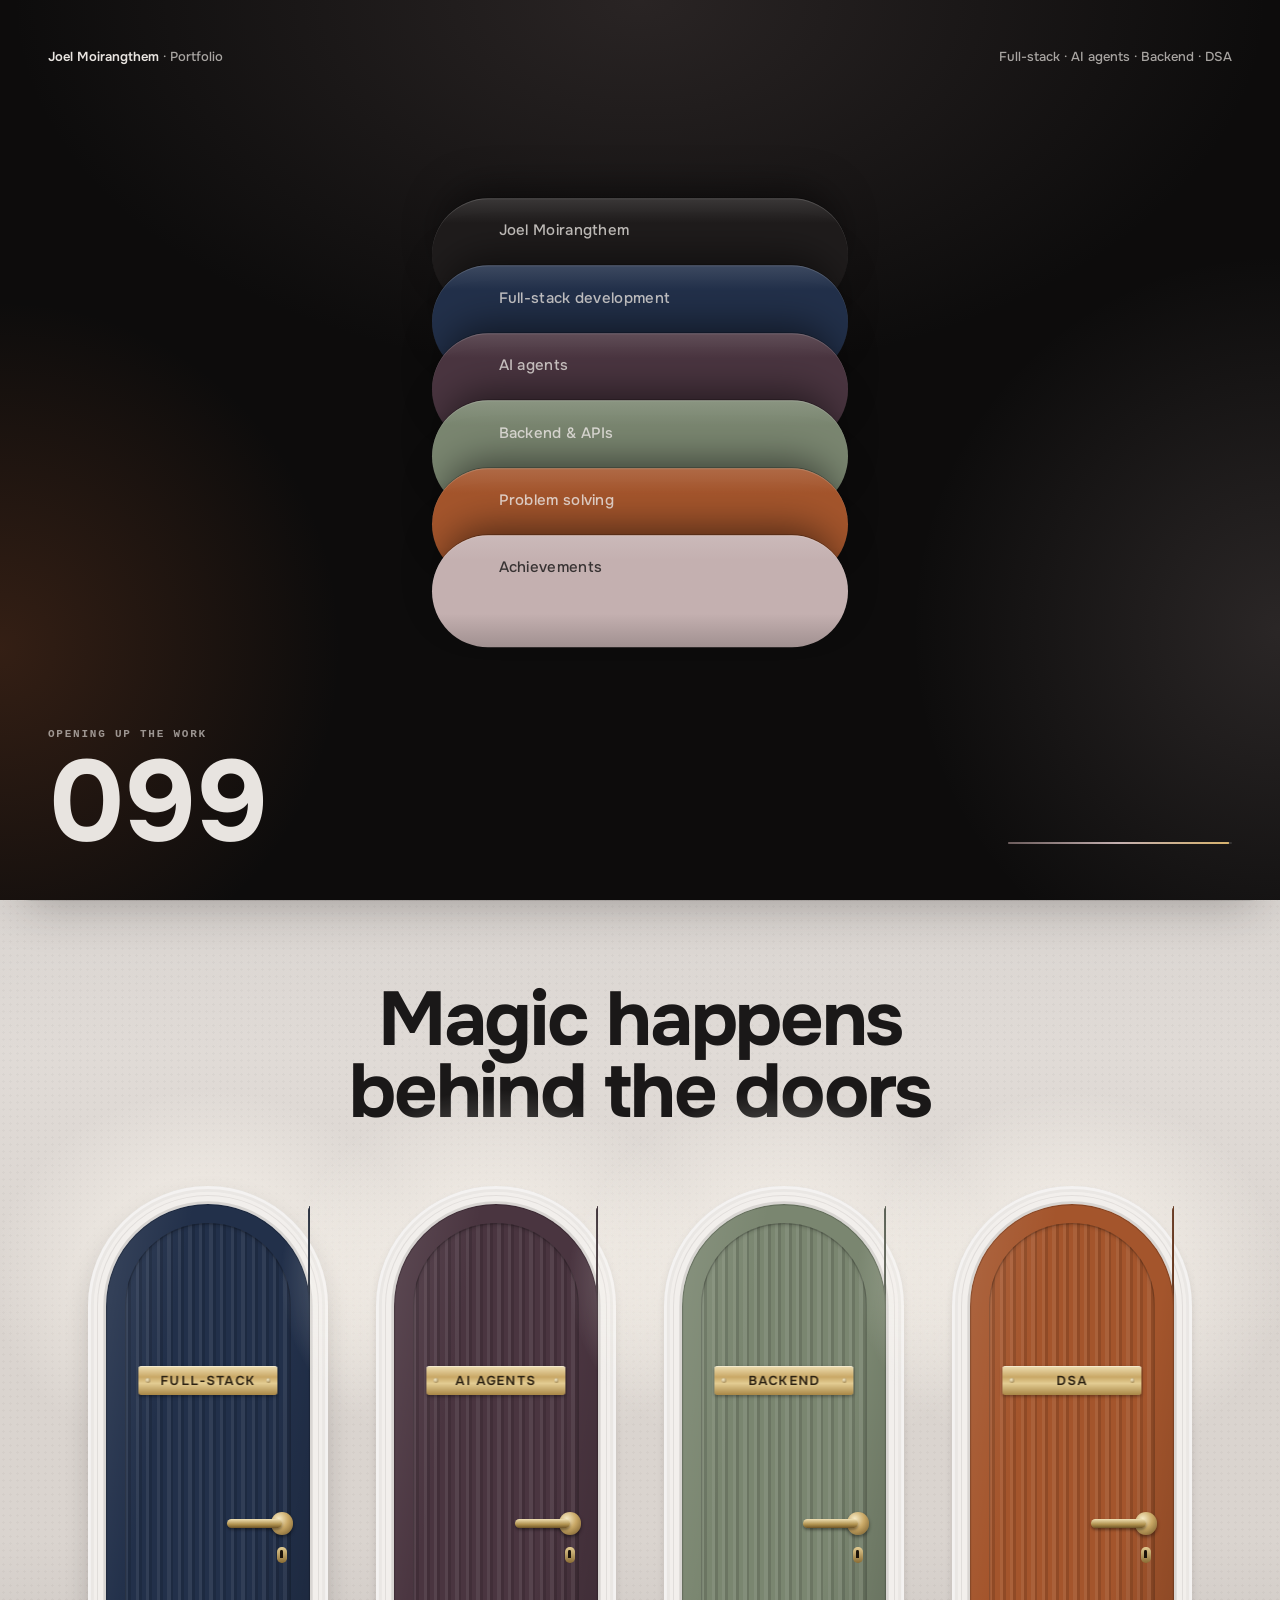
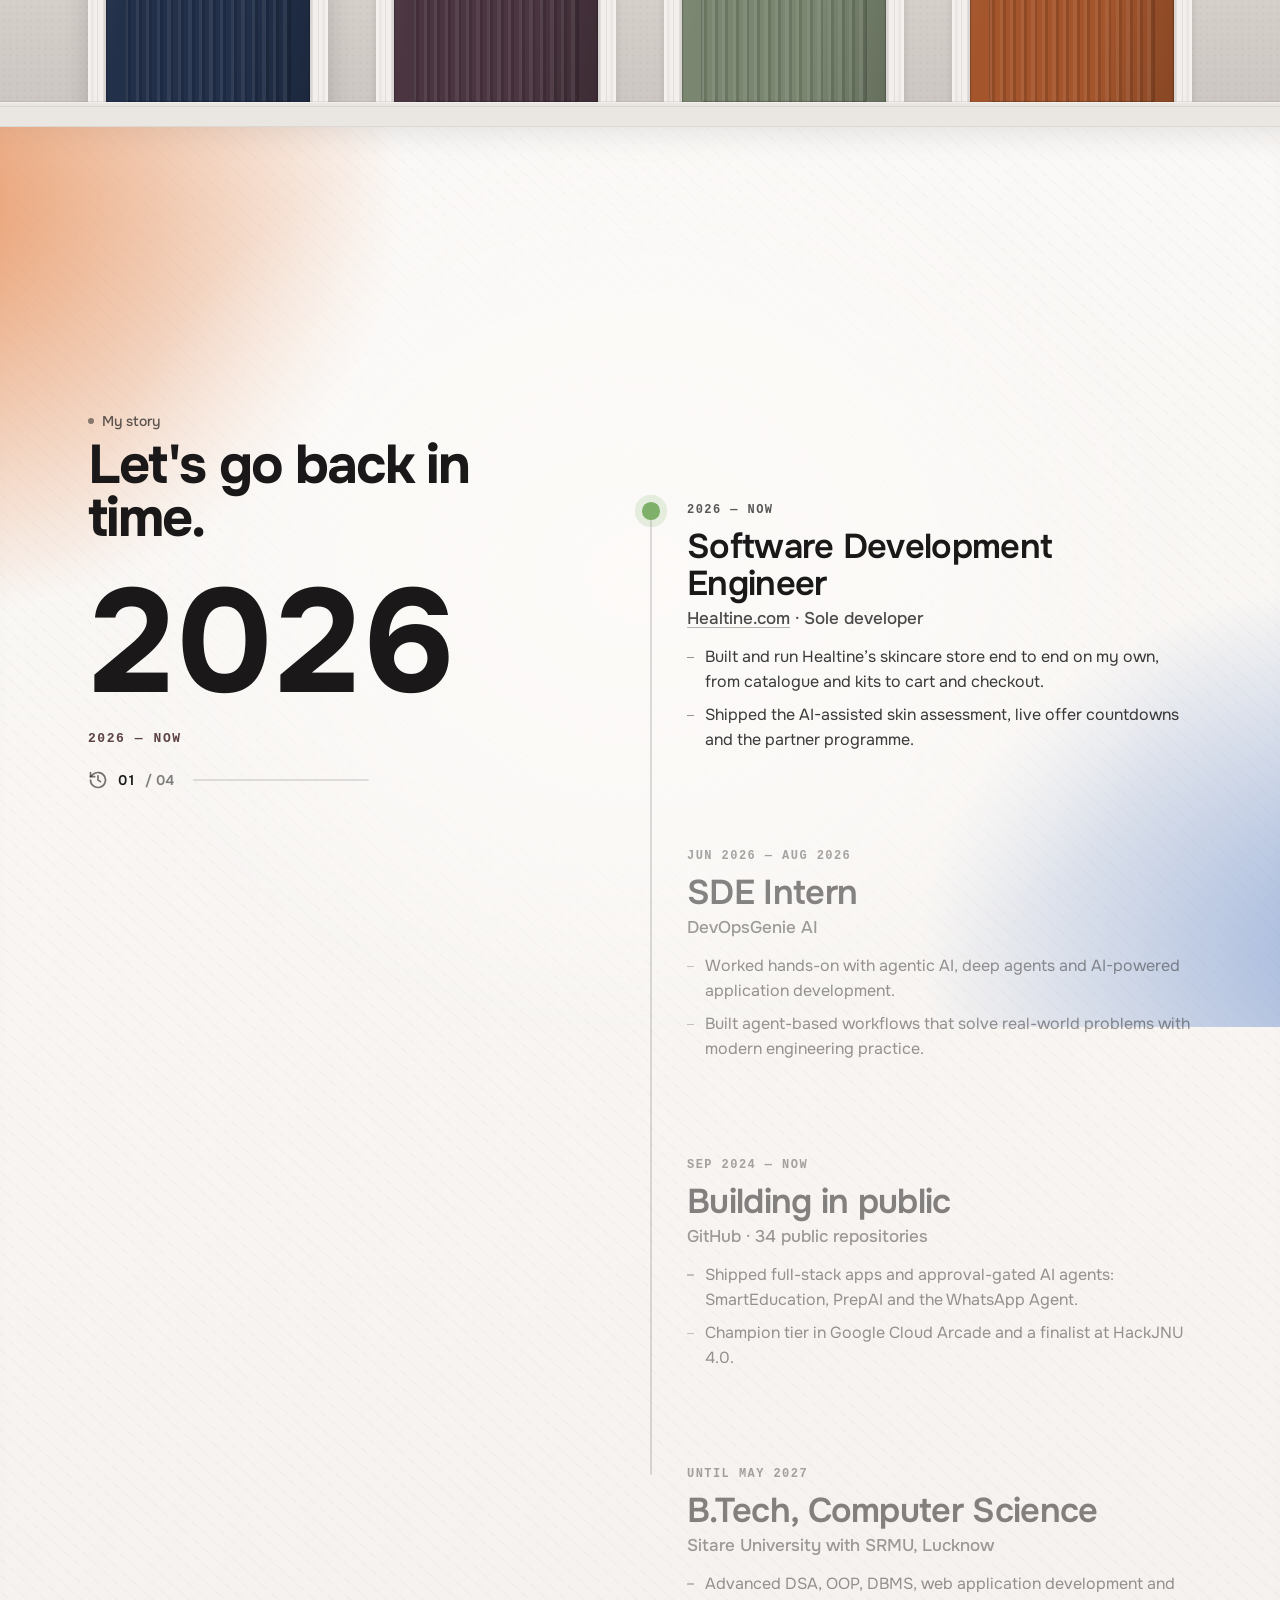
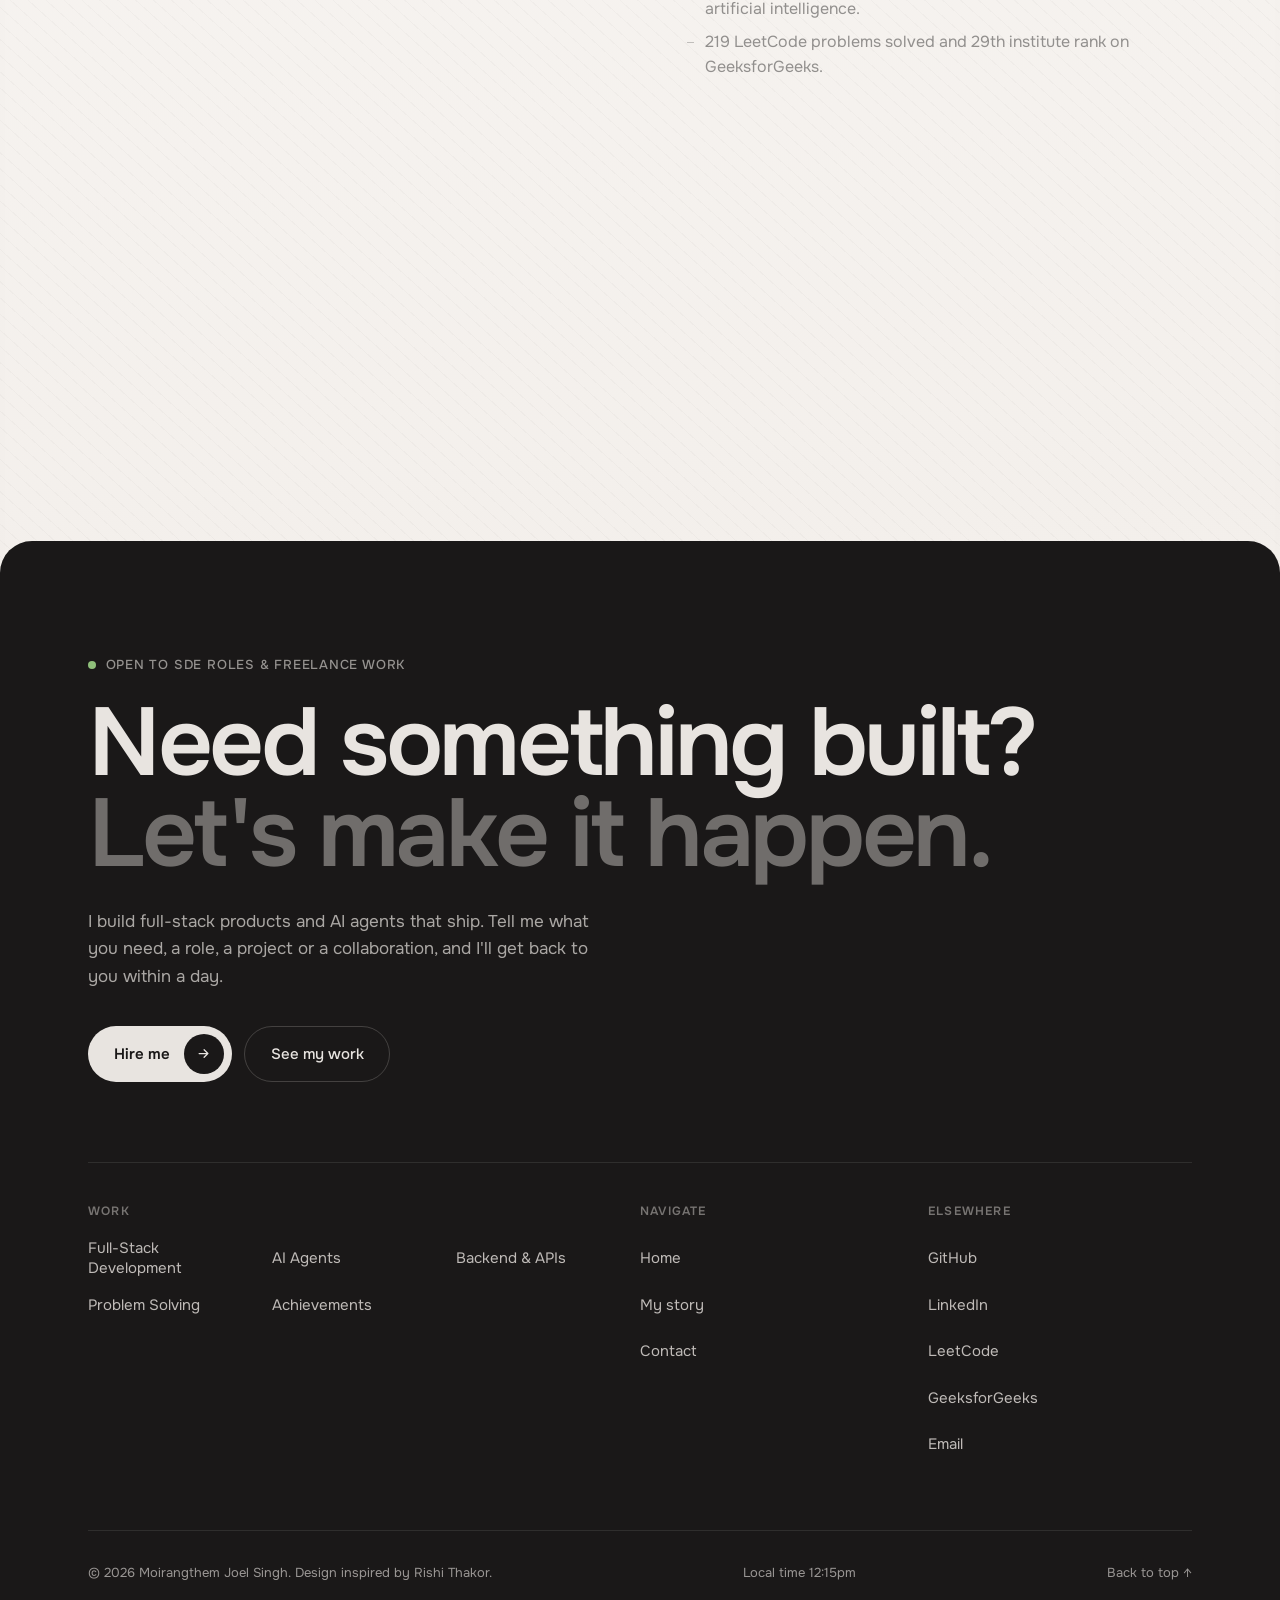
==== commit 34fe4453: "fix: responsive layout on every screen size Root causes: rem tied to width only with a jump at 640px" ====
--- a/index.html
+++ b/index.html
@@ -121,7 +121,7 @@
         <p class="paint pre" aria-hidden="true">Magic happens <br class="mbr">behind the doors</p>
         <div class="dinfo" id="dinfo" aria-live="polite"><h3 class="dinfo__h"></h3><p class="dinfo__t"></p><ul class="dinfo__p"></ul></div>
         <p class="doors__dots" aria-hidden="true"><i class="on"></i><i></i><i></i><i></i></p>
-        <ul class="doors__row" id="doorsRow"></ul>
+        <div class="doors__track"><ul class="doors__row" id="doorsRow"></ul></div>
       </div>
     </div>
   </section>
@@ -221,7 +221,7 @@
       </div>
       <div class="hc__face hc__back">
         <div class="hc__frame"></div>
-        <span class="hc__mono">JM</span>
+        <span class="hc__mono">MJ</span>
         <span class="hc__mono-sub">Builds that ship</span>
         <div class="hc__foil"></div><div class="hc__glare"></div>
       </div>
--- a/css/base.css
+++ b/css/base.css
@@ -57,10 +57,10 @@
 .sr-only{position:absolute;width:1px;height:1px;padding:0;margin:-1px;overflow:hidden;clip:rect(0,0,0,0);white-space:nowrap;border:0}
 :focus-visible{outline:2px solid var(--accent);outline-offset:2px}
 
-@media (max-width:1920px){html{font-size:.833333vw}}
-@media (max-width:1440px){html{font-size:1.111111vw}}
-@media (max-width:1024px){html{font-size:1.5625vw}}
-@media (max-width:640px){html{font-size:4.444444vw}}
+/* One continuous root size: grows gently with width (14px phone -> 16px laptop), shrinks on short
+   landscape screens via the vh term, and scales up past 1920px. No breakpoint jumps. */
+html{font-size:clamp(13px,min(12.5px + .42vw,3.5vh),16px)}
+@media (min-width:1921px){html{font-size:max(16px,min(calc(16px + (100vw - 1920px) * .00546),1.4vh))}}
 
 .shell{max-width:var(--container-shell);margin-inline:auto;padding-inline:1.25rem;width:100%}
 @media (min-width:640px){.shell{padding-inline:2rem}}
--- a/css/hero.css
+++ b/css/hero.css
@@ -22,7 +22,7 @@
 .fig--mono .fig__img{filter:grayscale(1) contrast(1.04)}
 /* framed variant, used until a transparent cut-out portrait is supplied */
 .fig--framed{bottom:calc(var(--bar-h) + 1.5rem);height:calc(var(--fig-h) - 2.5rem)}
-@media (min-width:1024px){.fig--framed{height:min(calc(100% - var(--bar-h) - 10rem),36rem)}}
+@media (min-width:1024px){.fig--framed{height:min(calc(100% - var(--bar-h) - 10rem),36rem,calc((min(100vw,var(--container-shell)) - 2 * var(--gut-lg)) * .4 * 1033 / 801))}}
 .fig--framed .fig__frame{position:absolute;inset:0;overflow:hidden;border-radius:50% 50% 1.25rem 1.25rem / 38% 38% 1.25rem 1.25rem;
   background:var(--surface);box-shadow:0 0 0 .5rem rgba(255,255,255,.35),0 2.5rem 4rem -2rem rgba(26,24,24,.5)}
 html[data-mode="dark"] .fig--framed .fig__frame{box-shadow:0 0 0 .5rem rgba(196,176,176,.08),0 2.5rem 4rem -2rem rgba(0,0,0,.9)}
@@ -58,6 +58,20 @@
 .hero__bar .scroll i{font-style:normal;display:inline-block;animation:nudge 1.8s var(--e-snap) infinite}
 @keyframes nudge{0%,100%{transform:translateY(0)}50%{transform:translateY(3px)}}
 
+/* Short landscape screens (phones on their side): text left, portrait right, everything on one screen.
+   The width-based layout above stacks the photo under the text, which cannot fit in ~400px of height. */
+@media (max-height:540px) and (orientation:landscape){
+  .hero__content{display:grid;grid-template-columns:minmax(0,1.3fr) minmax(0,1fr);align-content:center;gap:1rem;
+    min-height:calc(100svh - var(--bar-h));padding-top:calc(var(--hdr-h,4.5rem) + .25rem);padding-bottom:.75rem}
+  .hero__left{grid-column:1;gap:.8rem;padding-left:0}
+  .h1{font-size:clamp(1.7rem,9vh,3rem)}
+  .eyebrow{font-size:.8125rem}
+  .hero__links{gap:.25rem 1rem}
+  .fig,.fig--framed{left:auto;right:max(1.25rem,5vw);bottom:calc(var(--bar-h) + .75rem);height:calc(100svh - var(--bar-h) - var(--hdr-h,4.5rem) - 1.5rem);transform:translateY(2.5rem)}
+  body.ready .fig{transform:none}
+  .fig__card{left:-12%;bottom:6%}
+}
+
 /* ---------- flip calendar ---------- */
 .cal-line{display:block;padding-top:.34em;margin-top:.1em;padding-bottom:.42em}
 .cal{--cal-w:7em;position:relative;display:inline-block;font-size:.9em;perspective:14em;perspective-origin:30% 0;vertical-align:top;--from:translateY(.5em) rotateX(-18deg)}
@@ -83,14 +97,14 @@
 .cal__measure{position:absolute;visibility:hidden;white-space:nowrap;font-weight:700;letter-spacing:-.035em;pointer-events:none}
 
 /* ---------- ability card overlay ---------- */
-.holo{position:fixed;inset:0;z-index:118;display:grid;place-content:center;justify-items:center;gap:1.5rem;
+.holo{position:fixed;inset:0;z-index:118;display:grid;place-content:center;justify-items:center;gap:1rem;overflow:auto;padding-block:3.5rem 1rem;
   background:radial-gradient(60% 48% at 50% 46%,#2a2220 0%,#120f0f 58%,#050404 100%);opacity:0;visibility:hidden;transition:opacity .35s ease,visibility 0s linear .35s}
 .holo.on{opacity:1;visibility:visible;transition:opacity .35s ease}
 .holo__x{position:absolute;top:max(1rem,env(safe-area-inset-top));right:max(1rem,env(safe-area-inset-right));display:inline-flex;align-items:center;gap:.5rem;min-height:44px;padding:0 1rem;
   border-radius:999px;border:1px solid rgba(255,255,255,.2);background:rgba(20,18,18,.6);color:#F3EEEC;font:600 .8125rem/1 var(--font)}
 .holo__x:hover{background:rgba(40,36,36,.8)}
 .holo__x svg{width:1rem;height:1rem}
-.hc{position:relative;width:min(84vw,calc(78svh * .716),30rem);aspect-ratio:1040/1452;perspective:1100px;touch-action:none;-webkit-tap-highlight-color:transparent;
+.hc{position:relative;width:min(84vw,calc((100svh - 6.5rem) * .716),30rem);aspect-ratio:1040/1452;perspective:1100px;touch-action:none;-webkit-tap-highlight-color:transparent;
   --rx:0deg;--ry:0deg;--px:0;--py:0;--lift:0;transform:translateY(18px) scale(.96);transition:transform .9s var(--e-soft)}
 .holo.on .hc{transform:none}
 .hc__aura{position:absolute;inset:-18% -16%;pointer-events:none;opacity:calc(.62 + var(--lift) * .38);background:radial-gradient(54% 44% at 50% 44%,rgba(230,176,110,.4),rgba(154,98,74,.14) 44%,transparent 70%)}
@@ -126,3 +140,7 @@
 .hc__hint{font:500 .6875rem/1 var(--mono);letter-spacing:.14em;text-transform:uppercase;color:rgba(232,228,224,.6)}
 .hc__ht{display:none}
 @media (hover:none){.hc__hm{display:none}.hc__ht{display:inline}}
+/* focus ring follows the card's rounded corners and only shows for keyboard users */
+.hc{border-radius:4.2%/3%}
+.hc:focus{outline:none}
+.hc:focus-visible{outline:2px solid #D6B26E;outline-offset:6px}
--- a/css/doors.css
+++ b/css/doors.css
@@ -93,13 +93,15 @@
 .wallv iframe.cur{opacity:1}
 .wallv iframe:not(.cur){pointer-events:none}
 
-/* ---------- phones: the wall is pinned and the doors glide sideways ---------- */
-@media (max-width:639.98px){
+/* ---------- phones and short landscape screens: the wall is pinned and the doors glide sideways ----------
+   (keep this query identical to DOORS_COMPACT in js/doors.js) */
+@media (max-width:639.98px),(max-height:540px) and (orientation:landscape){
   .doors{height:calc(100svh + 3 * 55svh);padding-top:2rem}
   .doors__pin{position:sticky;top:0;height:100svh;padding-top:4.75rem;overflow:hidden}
   .doors__wall{align-items:stretch;gap:1.25rem;height:100%}
   .paint{font-size:2.15rem;text-align:left;max-width:none}
   .doors__row{--uw:min(56vw,calc((100svh - 31rem) / 2.25));--ug:calc(50vw - var(--uw) / 2 + .75rem);display:flex;gap:var(--ug);padding-inline:calc(50vw - var(--uw) / 2 - 1.25rem);margin-top:auto;transition:none;will-change:transform}
+  .doors__track{margin-top:auto}
   .unit{flex:none;width:var(--uw);max-width:none;margin:0}
   .unit--secret{display:none}
   .doors.reveal .unit--secret{display:block;position:relative;left:auto;width:var(--uw)}
@@ -114,3 +116,15 @@
   .doors__dots i.on{width:1.3rem;background:var(--foreground)}
   .doors.focus .unit:not(.on) .doorway{opacity:1;filter:none}
 }
+.doors__track{position:relative;width:100%}
+/* short landscape: heading and info on the left, one gliding door on the right */
+@media (max-height:540px) and (orientation:landscape){
+  .doors__pin{padding-top:calc(var(--hdr-h,4.4rem) + .25rem)}
+  .doors__wall{display:grid;grid-template-columns:minmax(0,1fr) minmax(0,1fr);grid-template-rows:auto 1fr auto;column-gap:2rem;row-gap:.5rem;align-items:start;height:100%}
+  .paint{grid-column:1;grid-row:1;font-size:clamp(1.5rem,7.5vh,2.4rem);white-space:normal}
+  .dinfo{grid-column:1;grid-row:2;border-top:0;padding-top:0}
+  .doors.compact .dinfo__p{display:grid}
+  .doors__track{grid-column:2;grid-row:1/3;align-self:end;margin-top:0;overflow-x:clip;overflow-y:visible;height:100%;display:flex;align-items:flex-end}
+  .doors__row{--ug:3rem;gap:var(--ug);padding-inline:calc((100% - var(--uw)) / 2);width:100%}
+  .doors__dots{grid-column:2;grid-row:3;padding-bottom:.6rem}
+}
--- a/css/story.css
+++ b/css/story.css
@@ -38,7 +38,7 @@
 .story__rw{width:1.25rem;height:1.25rem;color:rgba(var(--fg-rgb),.6);transform:rotate(calc(var(--p,0) * -720deg))}
 .story__bar{position:relative;flex:0 1 11rem;height:2px;margin-left:.6rem;border-radius:2px;background:rgba(var(--fg-rgb),.12);overflow:hidden}
 .story__bar b{position:absolute;inset:0;background:var(--foreground);transform-origin:0 50%;transform:scaleX(var(--p,0))}
-.story__line{position:relative;padding-top:24vh;padding-bottom:4vh}
+.story__line{position:relative;padding-top:24vh;padding-bottom:45svh}
 .story__list{position:relative;padding-left:2.75rem}
 .story__rail{position:absolute;left:.45rem;top:var(--r0,0);height:var(--rh,0);width:2px;border-radius:2px;background:rgba(var(--fg-rgb),.14)}
 .story__ttrack{position:absolute;left:calc(.45rem + 1px - 1.25rem);width:2.5rem;top:var(--r0,0);height:var(--rh,0);overflow:clip;pointer-events:none;z-index:1}
@@ -57,7 +57,8 @@
 .ch__b{display:flex;flex-direction:column;gap:.55rem;max-width:46ch}
 .ch__b li{position:relative;padding-left:1.1rem;font-size:1rem;line-height:1.55;color:rgba(var(--fg-rgb),.86)}
 .ch__b li::before{content:"";position:absolute;left:0;top:.72em;width:.45rem;height:1.5px;background:rgba(var(--fg-rgb),.45)}
-@media (max-width:767.98px){
+/* the top-bar layout is for narrow portrait screens only; a phone on its side keeps the two-column layout */
+@media (max-width:767.98px) and (orientation:portrait){
   .story__pin{padding:0 0 1.5rem}
   .story__stage{grid-template-columns:1fr;gap:0}
   .story__clock{top:0;height:auto;margin:0 -1.25rem;padding:calc(var(--hdr-h,4.4rem) + 1rem) 1.25rem .9rem;z-index:3;justify-content:flex-start;
@@ -76,3 +77,15 @@
   .ch__b li{font-size:.9375rem}
 }
 @media (prefers-reduced-motion:reduce){.ch{opacity:1}.story__bg{display:none}.story__amb i{animation:none}}
+/* short landscape: shrink the sticky year column so it fits the screen height */
+@media (max-height:540px) and (orientation:landscape){
+  .story__clock{margin-top:0;padding-top:var(--hdr-h,4.4rem);justify-content:center}
+  .story__pin{padding-top:0}
+  .story__h{font-size:clamp(1.4rem,7vh,2.4rem)}
+  .story__yr{margin-top:.5rem;font-size:clamp(3rem,19vh,6rem)}
+  .story__when{margin-top:.4rem}
+  .story__meter{margin-top:.6rem}
+  .story__line{padding-top:calc(var(--hdr-h,4.4rem) + 2rem)}
+  .ch{padding:1.75rem 0}
+  .ch__t{font-size:1.5rem}
+}
--- a/css/overlays.css
+++ b/css/overlays.css
@@ -58,7 +58,7 @@
 .close-btn{display:inline-flex;align-items:center;gap:.5rem;min-height:44px;padding:0 1.1rem;border-radius:var(--radius-control);border:1px solid rgba(255,255,255,.15);font-size:.875rem;font-weight:500;text-transform:uppercase;letter-spacing:.05em}
 .close-btn:hover{background:rgba(255,255,255,.06)}
 .navm__list{flex:1;display:flex;flex-direction:column;justify-content:center;gap:.25rem;overflow:auto}
-.navm__list button{display:flex;align-items:baseline;gap:1rem;font-size:2.25rem;font-weight:600;letter-spacing:-.02em;line-height:1.15;text-align:left;color:rgba(255,255,255,.72);
+.navm__list button{display:flex;align-items:baseline;gap:1rem;min-height:44px;font-size:2.25rem;font-weight:600;letter-spacing:-.02em;line-height:1.15;text-align:left;color:rgba(255,255,255,.72);
   opacity:0;transform:translateY(1rem);transition:opacity .5s var(--e-soft) var(--d),transform .5s var(--e-soft) var(--d),color .2s}
 @media (min-width:640px){.navm__list button{font-size:3.75rem}}
 .navm.open .navm__list button{opacity:1;transform:none}
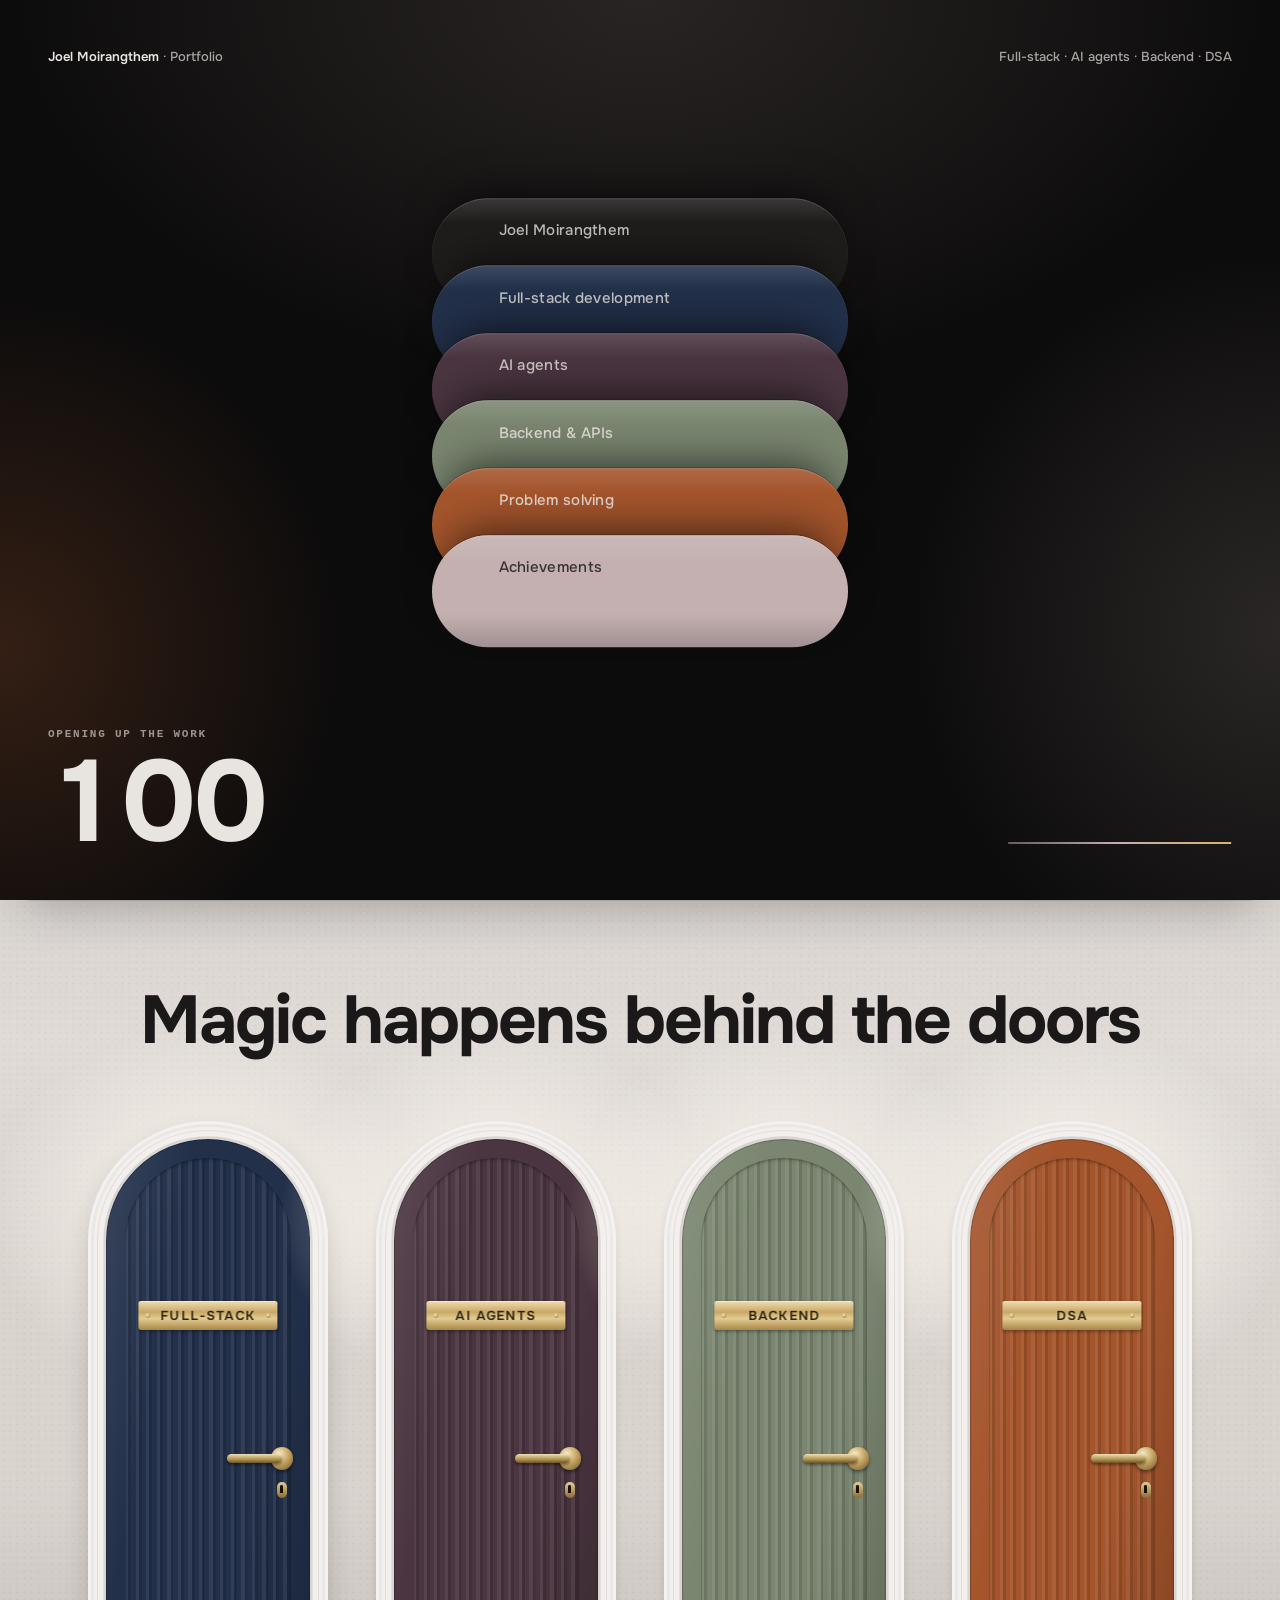
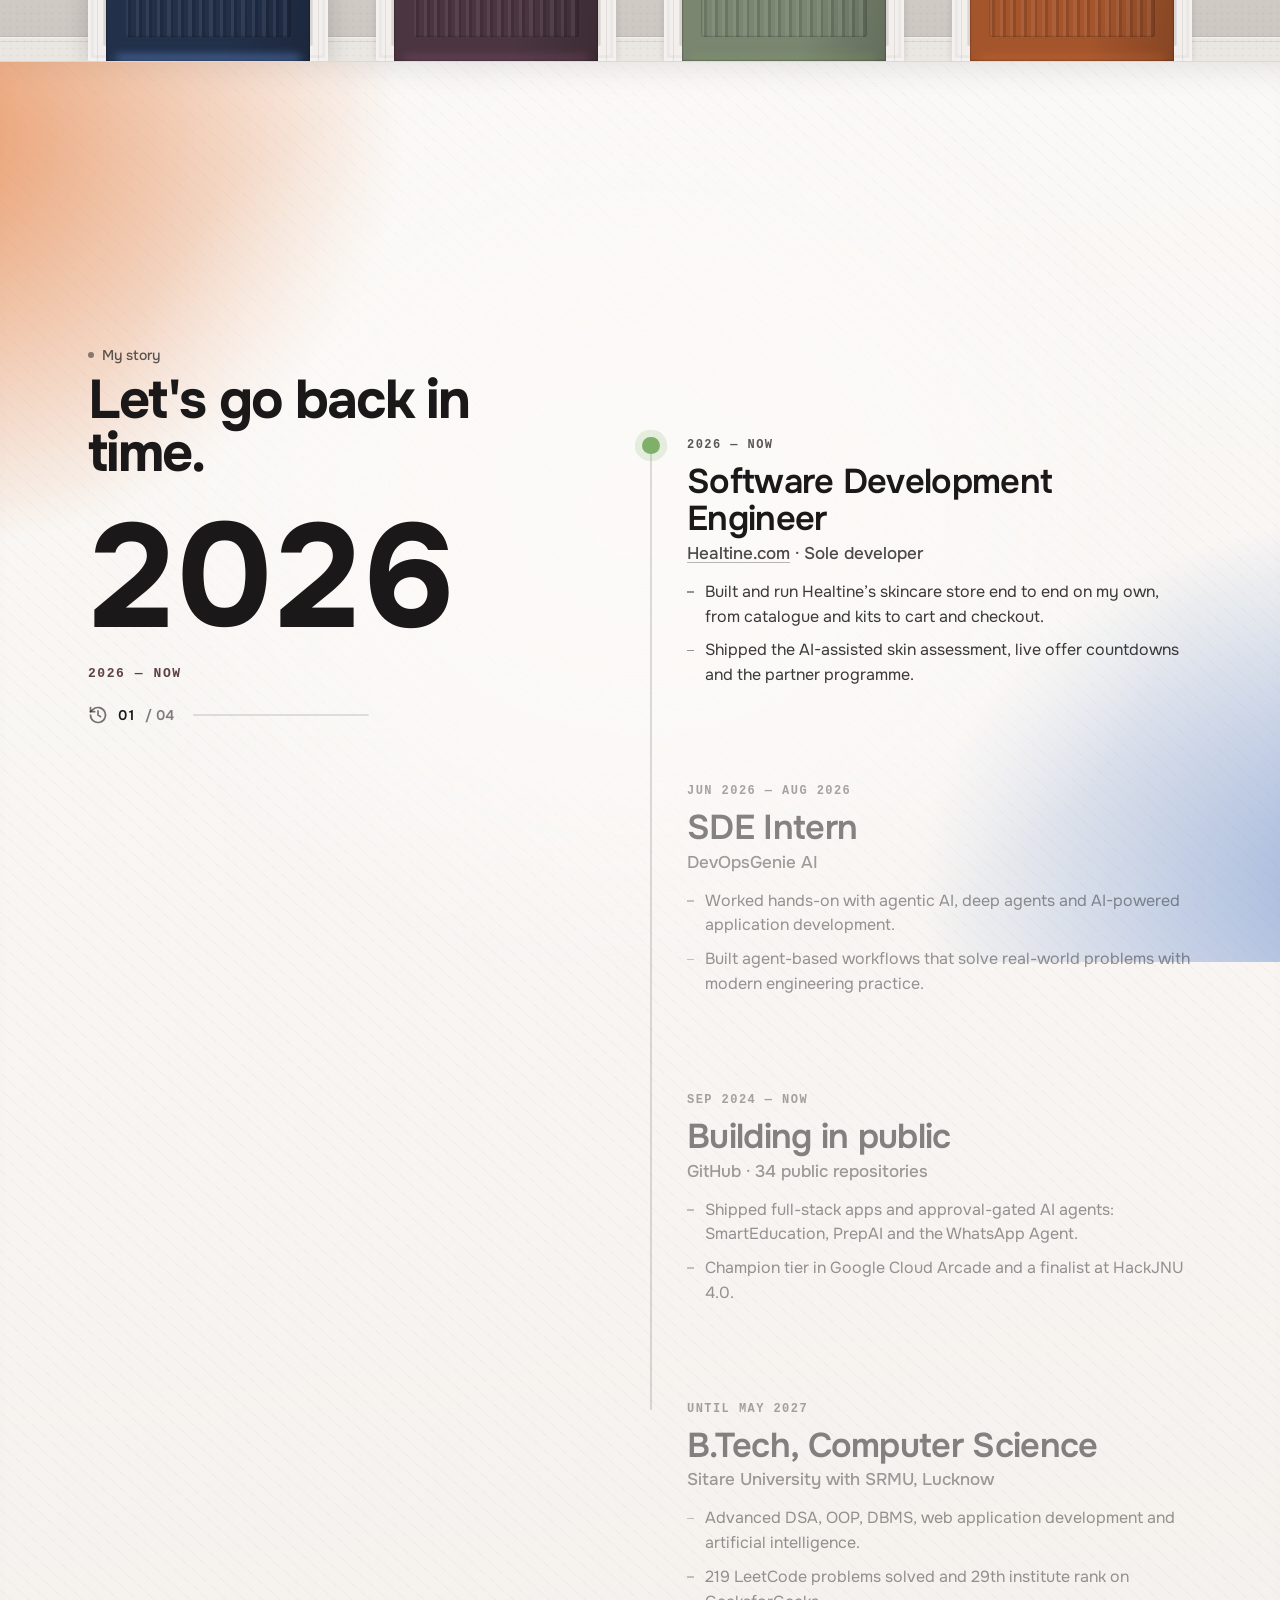
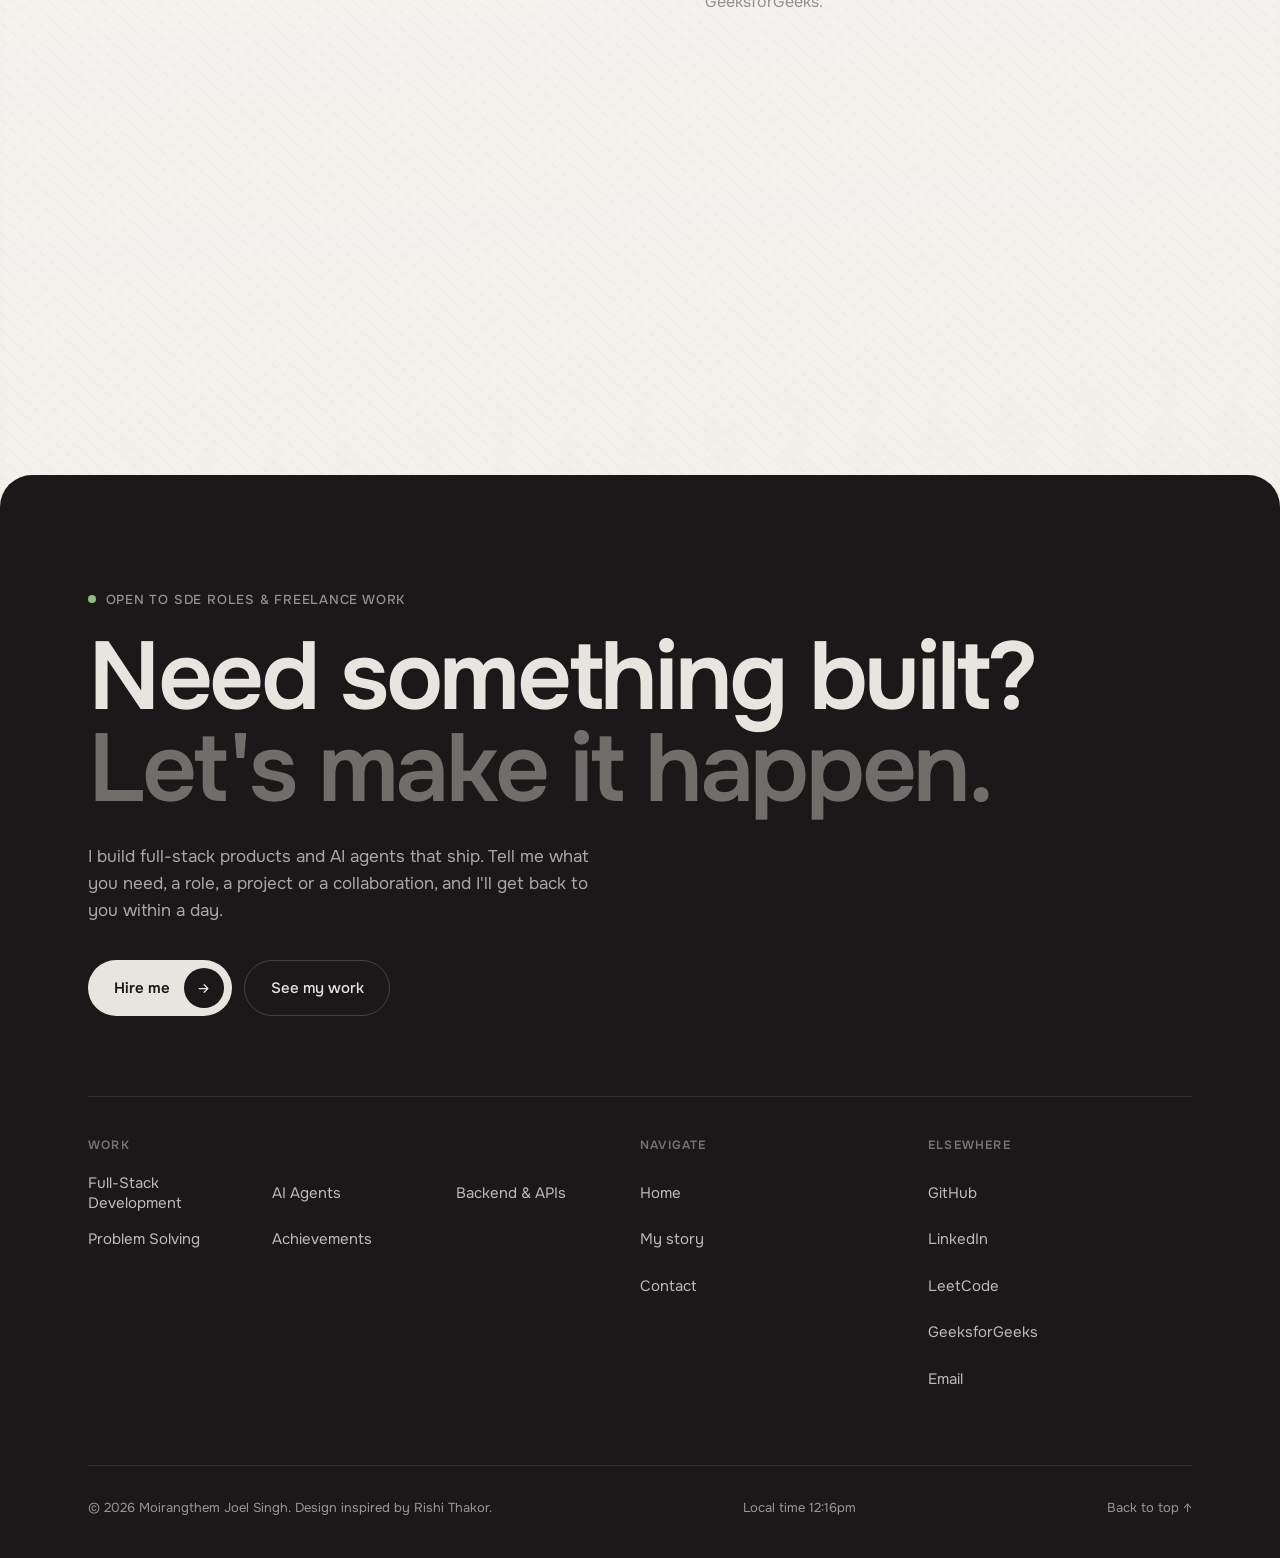
==== commit 085c602d: "feat: profile card shows real information instead of scores Removes the made-up skill scores. Front:" ====
--- a/index.html
+++ b/index.html
@@ -77,14 +77,14 @@
   <section class="hero" id="home" aria-label="Introduction">
     <div class="hero__vig"></div>
     <div class="hero__stage">
-      <div class="fig" id="fig" role="button" tabindex="-1" aria-label="Open my ability card">
+      <div class="fig" id="fig" role="button" tabindex="-1" aria-label="Open my profile card">
         <div class="fig__frame">
           <img id="figBase" class="fig__img" src="assets/portrait.webp" alt="Portrait of Joel Moirangthem" width="801" height="1033" decoding="async">
           <canvas id="figCanvas" aria-hidden="true"></canvas>
         </div>
         <button class="fig__card" id="holoOpen" type="button">
           <svg viewBox="0 0 24 24" fill="currentColor" aria-hidden="true"><path d="M12 1c1.1 6.9 4 9.8 11 11-7 1.2-9.9 4.1-11 11-1.1-6.9-4-9.8-11-11 7-1.2 9.9-4.1 11-11Z"/></svg>
-          My ability card
+          My profile card
         </button>
       </div>
     </div>
@@ -200,29 +200,31 @@
   <div class="shell navm__bot"><span>Local time — <span data-navtime>9:41am</span></span><button data-contact>Hire me →</button></div>
 </div>
 
-<div class="holo" id="holo" role="dialog" aria-modal="true" aria-label="Ability card" hidden>
+<div class="holo" id="holo" role="dialog" aria-modal="true" aria-label="Profile card" hidden>
   <button class="holo__x" id="holoClose"><svg viewBox="0 0 24 24" fill="none" stroke="currentColor" stroke-width="2" stroke-linecap="round" aria-hidden="true"><path d="M6 6l12 12M18 6L6 18"/></svg>Close</button>
-  <div class="hc" id="hc" tabindex="0" role="img" aria-label="Ability card: full-stack 90, AI agents 88, backend and APIs 85, problem solving 82">
+  <div class="hc" id="hc" tabindex="0" role="img" aria-label="Profile card: Moirangthem Joel Singh, full-stack and AI developer, SDE at Healtine.com">
     <div class="hc__aura"></div>
     <div class="hc__in">
       <div class="hc__face">
         <div class="hc__frame"></div>
-        <div class="hc__top"><b>Joel</b><span>No. 0219</span></div>
+        <div class="hc__top"><b>Joel</b><span>Lucknow, IN</span></div>
         <div class="hc__win"><img src="assets/portrait.webp" alt=""></div>
-        <p class="hc__name">Moirangthem Joel Singh<span class="hc__role">Full-Stack · AI Agents</span></p>
-        <div class="hc__stats">
-          <p class="hc__stat" style="--v:90%">Full-stack development<b>90</b><i></i></p>
-          <p class="hc__stat" style="--v:88%">AI agents<b>88</b><i></i></p>
-          <p class="hc__stat" style="--v:85%">Backend & APIs<b>85</b><i></i></p>
-          <p class="hc__stat" style="--v:82%">Problem solving<b>82</b><i></i></p>
-        </div>
-        <div class="hc__foot"><span>LeetCode 219</span><span>GfG rank 29</span></div>
+        <p class="hc__name">Moirangthem Joel Singh<span class="hc__role">Full-Stack &amp; AI Developer</span></p>
+        <dl class="hc__info">
+          <div><dt>Now</dt><dd>SDE at Healtine.com</dd></div>
+          <div><dt>Before</dt><dd>SDE Intern, DevOpsGenie AI</dd></div>
+          <div><dt>Study</dt><dd>B.Tech CSE, Sitare University</dd></div>
+          <div><dt>Builds</dt><dd>Web apps &amp; approval-gated AI agents</dd></div>
+          <div><dt>Stack</dt><dd>React · Node · Python · MongoDB</dd></div>
+        </dl>
+        <div class="hc__foot"><span>joelofficialcoding@gmail.com</span></div>
         <div class="hc__foil"></div><div class="hc__glare"></div>
       </div>
       <div class="hc__face hc__back">
         <div class="hc__frame"></div>
         <span class="hc__mono">MJ</span>
-        <span class="hc__mono-sub">Builds that ship</span>
+        <span class="hc__mono-sub">Moirangthem Joel Singh</span>
+        <ul class="hc__links"><li>github.com/JoelMoirangthem</li><li>linkedin.com/in/joel-moirangthem</li><li>leetcode.com/u/JoelMoirangthem</li></ul>
         <div class="hc__foil"></div><div class="hc__glare"></div>
       </div>
     </div>
--- a/css/hero.css
+++ b/css/hero.css
@@ -62,12 +62,12 @@
    The width-based layout above stacks the photo under the text, which cannot fit in ~400px of height. */
 @media (max-height:540px) and (orientation:landscape){
   .hero__content{display:grid;grid-template-columns:minmax(0,1.3fr) minmax(0,1fr);align-content:center;gap:1rem;
-    min-height:calc(100svh - var(--bar-h));padding-top:calc(var(--hdr-h,4.5rem) + .25rem);padding-bottom:.75rem}
+    min-height:calc(100svh - var(--bar-h));padding-top:5.25rem;padding-bottom:.75rem}
   .hero__left{grid-column:1;gap:.8rem;padding-left:0}
   .h1{font-size:clamp(1.7rem,9vh,3rem)}
   .eyebrow{font-size:.8125rem}
   .hero__links{gap:.25rem 1rem}
-  .fig,.fig--framed{left:auto;right:max(1.25rem,5vw);bottom:calc(var(--bar-h) + .75rem);height:calc(100svh - var(--bar-h) - var(--hdr-h,4.5rem) - 1.5rem);transform:translateY(2.5rem)}
+  .fig,.fig--framed{left:auto;right:max(1.25rem,5vw);bottom:calc(var(--bar-h) + .75rem);height:calc(100svh - var(--bar-h) - 6.75rem);transform:translateY(2.5rem)}
   body.ready .fig{transform:none}
   .fig__card{left:-12%;bottom:6%}
 }
@@ -123,11 +123,12 @@
 .hc__win img{position:absolute;left:-8%;top:-8%;width:116%;height:116%;object-fit:cover;object-position:50% 30%;transform:translate3d(calc(var(--px) * 3%),calc(var(--py) * 3%),0)}
 .hc__name{position:absolute;left:8.4%;right:8.4%;top:57.5%;font-size:5.4cqi;font-weight:700;letter-spacing:-.02em;line-height:1.05}
 .hc__role{display:block;margin-top:1.4cqi;font-family:var(--mono);font-size:2.4cqi;font-weight:600;letter-spacing:.16em;text-transform:uppercase;color:#D6B26E}
-.hc__stats{position:absolute;left:8.4%;right:8.4%;top:70%;display:grid;gap:2.6cqi}
-.hc__stat{display:grid;grid-template-columns:1fr auto;gap:1.2cqi;font-size:3cqi;font-weight:500}
-.hc__stat b{font-variant-numeric:tabular-nums;color:#D6B26E}
-.hc__stat i{grid-column:1/-1;height:.8cqi;border-radius:1cqi;background:rgba(243,234,216,.12);overflow:hidden}
-.hc__stat i::after{content:"";display:block;height:100%;width:var(--v);background:linear-gradient(90deg,#a98747,#D6B26E,#efdfb2)}
+.hc__info{position:absolute;left:8.4%;right:8.4%;top:65.5%;display:grid;gap:1.4cqi;margin:0}
+.hc__info div{display:grid;grid-template-columns:15cqi 1fr;align-items:baseline;gap:2cqi;padding-bottom:1.3cqi;border-bottom:1px solid rgba(214,178,110,.18)}
+.hc__info div:last-child{border-bottom:0;padding-bottom:0}
+.hc__info dt{font-family:var(--mono);font-size:2.2cqi;font-weight:600;letter-spacing:.16em;text-transform:uppercase;color:#D6B26E}
+.hc__info dd{margin:0;font-size:3.1cqi;font-weight:500;line-height:1.25;color:#F3EAD8}
+.hc__links{display:grid;gap:1.6cqi;margin-top:4cqi;padding:0;list-style:none;text-align:center;font-family:var(--mono);font-size:2.4cqi;letter-spacing:.06em;color:rgba(243,234,216,.7)}
 .hc__foot{position:absolute;left:8.4%;right:8.4%;bottom:5.2%;display:flex;justify-content:space-between;font-family:var(--mono);font-size:2.2cqi;letter-spacing:.14em;text-transform:uppercase;color:rgba(243,234,216,.55)}
 .hc__mono{font-size:22cqi;font-weight:800;letter-spacing:-.06em;color:#D6B26E;line-height:1}
 .hc__mono-sub{font-family:var(--mono);font-size:2.6cqi;letter-spacing:.3em;text-transform:uppercase;color:rgba(243,234,216,.7)}
@@ -144,3 +145,5 @@
 .hc{border-radius:4.2%/3%}
 .hc:focus{outline:none}
 .hc:focus-visible{outline:2px solid #D6B26E;outline-offset:6px}
+
+.hc__foot{text-transform:none!important;letter-spacing:.06em!important;justify-content:center!important}
--- a/css/doors.css
+++ b/css/doors.css
@@ -12,17 +12,23 @@
 .doors.through::before{right:100%}.doors.through::after{left:100%}
 .doors__pin{position:relative}
 .doors__wall{position:relative;display:flex;flex-direction:column;align-items:center;gap:3.6rem;padding-bottom:0}
-.paint{font-size:2.6rem;max-width:14ch;font-weight:700;letter-spacing:-.03em;line-height:.95;color:var(--paint);text-align:center}
-@media (min-width:640px){.paint{font-size:4rem;max-width:none}}
-@media (min-width:1024px){.paint{font-size:4.75rem}}
+/* Heading sizes copied from the reference. Its rem is a share of the viewport width
+   (4.444vw / 1.5625vw / 1.1111vw / .8333vw), ours is not, so the same sizes are written in vw here:
+   2.15rem -> 9.5556vw, 4rem -> 6.25vw, 4.75rem -> 5.2778vw (<=1440) and 3.9583vw (<=1920). */
+.paint{position:relative;z-index:3;margin:0;font-size:9.5556vw;max-width:14ch;text-wrap:balance;padding:.08em 0 .14em;font-weight:700;letter-spacing:-.03em;line-height:.95;color:var(--paint);text-align:center}
+@media (min-width:640px){.paint{font-size:6.25vw;max-width:none}}
+@media (min-width:1024px){.paint{font-size:5.2778vw}}
+@media (min-width:1441px){.paint{font-size:3.9583vw}}
+@media (min-width:1921px){.paint{font-size:4.75rem}}
 .paint.pre{clip-path:inset(-20% 100% -30% -6%)}
 .paint.in{clip-path:inset(-20% -6% -30% -6%);transition:clip-path 1.5s cubic-bezier(.65,0,.25,1) .1s}
+/* mobile-only line break: 'Magic happens / behind the doors' */
 .mbr{display:none}
-@media (min-width:640px){.mbr{display:inline}}
+@media (max-width:639.98px),(max-height:540px) and (orientation:landscape){.mbr{display:inline}}
 
 .doors__row{position:relative;display:grid;grid-template-columns:repeat(4,1fr);gap:1.5rem;align-items:end;width:100%;transition:transform .8s cubic-bezier(.65,0,.35,1)}
 @media (min-width:1024px){.doors__row{gap:3rem}}
-.doors__row::after{content:"";position:absolute;left:-50vw;right:-50vw;bottom:0;height:1.5rem;z-index:3;pointer-events:none;
+.doors__row::after{content:"";position:absolute;left:-50vw;right:-50vw;bottom:0;height:1.5rem;z-index:-1;pointer-events:none;
   background:linear-gradient(180deg,rgba(255,255,255,.45) 0 1px,transparent 1px 4px,rgba(26,24,24,.08) 4px 5px,transparent 5px),var(--base);
   box-shadow:0 -1px 0 rgba(26,24,24,.08)}
 .unit{position:relative;container-type:inline-size;width:100%;max-width:min(17.5rem,calc((100svh - 19.5rem) / 2.25));margin-inline:auto;
@@ -49,7 +55,8 @@
 .door{position:absolute;inset:0;border-radius:42.5cqi 42.5cqi 0 0;transform-origin:0 50%;transform-style:preserve-3d;--o:0;
   background:linear-gradient(100deg,rgba(255,255,255,.1) 0%,transparent 30%,transparent 70%,rgba(0,0,0,.18) 100%),var(--door);box-shadow:inset 0 0 0 .5cqi rgba(0,0,0,.18)}
 html[data-mode="dark"] .door{background:linear-gradient(100deg,rgba(255,255,255,.06) 0%,transparent 30%,transparent 70%,rgba(0,0,0,.3) 100%),var(--door-dk)}
-.door::after{content:"";position:absolute;top:0;bottom:0;right:0;width:3.4cqi;transform-origin:100% 50%;transform:rotateY(-90deg);background:inherit;filter:brightness(.62)}
+/* edge starts below the arch (as in the reference), otherwise it pokes out past the curve */
+.door::after{content:"";position:absolute;top:40cqi;bottom:0;right:0;width:3.4cqi;transform-origin:100% 50%;transform:rotateY(-90deg);background:inherit;filter:brightness(.62)}
 .door__flute{position:absolute;inset:8cqi 8cqi 10cqi;border-radius:34.5cqi 34.5cqi 1cqi 1cqi;
   background:repeating-linear-gradient(90deg,rgba(255,255,255,.07) 0 1.4cqi,rgba(0,0,0,.12) 1.4cqi 2.6cqi,transparent 2.6cqi 4.4cqi);box-shadow:inset 0 0 0 .5cqi rgba(0,0,0,.14),inset 0 .8cqi 1.6cqi rgba(0,0,0,.18)}
 .door__shade{position:absolute;inset:0;border-radius:inherit;background:#000;opacity:calc(var(--o) * .5);pointer-events:none}
@@ -96,13 +103,17 @@
 /* ---------- phones and short landscape screens: the wall is pinned and the doors glide sideways ----------
    (keep this query identical to DOORS_COMPACT in js/doors.js) */
 @media (max-width:639.98px),(max-height:540px) and (orientation:landscape){
-  .doors{height:calc(100svh + 3 * 55svh);padding-top:2rem}
+  /* overflow:clip, not hidden: 'hidden' makes the section a scroll container, so the sticky pin
+     sticks to the section (which never scrolls) instead of the screen, and doors 3-4 scroll away. */
+  .doors{height:calc(100svh + 3 * 55svh);padding-top:2rem;overflow:clip}
   .doors__pin{position:sticky;top:0;height:100svh;padding-top:4.75rem;overflow:hidden}
   .doors__wall{align-items:stretch;gap:1.25rem;height:100%}
-  .paint{font-size:2.15rem;text-align:left;max-width:none}
-  .doors__row{--uw:min(56vw,calc((100svh - 31rem) / 2.25));--ug:calc(50vw - var(--uw) / 2 + .75rem);display:flex;gap:var(--ug);padding-inline:calc(50vw - var(--uw) / 2 - 1.25rem);margin-top:auto;transition:none;will-change:transform}
+  .paint{font-size:9.5556vw;max-width:none;white-space:nowrap;align-self:flex-start;text-align:left;margin:.25rem 0 .5rem}
+  .doors__row{--uw:min(56vw,calc((100svh - 31rem) / 2.25));--ug:calc(50vw - var(--uw) / 2 + .75rem);display:flex;gap:var(--ug);padding-inline:calc(50vw - var(--uw) / 2 - 5.5556vw);margin-top:auto;transition:none;will-change:transform}
   .doors__track{margin-top:auto}
   .unit{flex:none;width:var(--uw);max-width:none;margin:0}
+  /* the row slides sideways here, so the skirting board must span every door, not one screen width (reference: 700vw) */
+  .doors__row::after{left:0;right:auto;width:700vw}
   .unit--secret{display:none}
   .doors.reveal .unit--secret{display:block;position:relative;left:auto;width:var(--uw)}
   .dinfo{position:static;width:auto;opacity:1;pointer-events:auto;border-top:1px solid rgba(var(--fg-rgb),.12);padding-top:.9rem}
@@ -119,12 +130,38 @@
 .doors__track{position:relative;width:100%}
 /* short landscape: heading and info on the left, one gliding door on the right */
 @media (max-height:540px) and (orientation:landscape){
+  .doors{padding-top:0}
   .doors__pin{padding-top:calc(var(--hdr-h,4.4rem) + .25rem)}
   .doors__wall{display:grid;grid-template-columns:minmax(0,1fr) minmax(0,1fr);grid-template-rows:auto 1fr auto;column-gap:2rem;row-gap:.5rem;align-items:start;height:100%}
-  .paint{grid-column:1;grid-row:1;font-size:clamp(1.5rem,7.5vh,2.4rem);white-space:normal}
+  .paint{grid-column:1;grid-row:1;font-size:min(calc((50vw - 3rem) / 7.9),9vh);white-space:nowrap;margin:0}
   .dinfo{grid-column:1;grid-row:2;border-top:0;padding-top:0}
   .doors.compact .dinfo__p{display:grid}
   .doors__track{grid-column:2;grid-row:1/3;align-self:end;margin-top:0;overflow-x:clip;overflow-y:visible;height:100%;display:flex;align-items:flex-end}
   .doors__row{--ug:3rem;gap:var(--ug);padding-inline:calc((100% - var(--uw)) / 2);width:100%}
   .doors__dots{grid-column:2;grid-row:3;padding-bottom:.6rem}
 }
+/* side padding copied from the reference (1.25rem / 2rem of its width-based rem), so the heading lines up exactly */
+@media (max-width:639.98px){.doors__wall.shell{padding-inline:5.5556vw}}
+@media (min-width:640px) and (max-width:1023.98px){.doors__wall.shell{padding-inline:3.125vw}}
+/* Portrait phones: copied from the reference's phone rules (its rem = 4.4444vw, so 1rem -> 4.4444vw here).
+   Info and dots sit directly under the heading, dots left-aligned, the door row follows right after. */
+@media (max-width:639.98px) and (orientation:portrait){
+  .doors{padding-top:0}
+  .doors__pin{padding-top:21.111vw}
+  .doors__wall{gap:4.444vw;align-items:stretch;height:auto}
+  .dinfo{flex-shrink:0}
+  .paint{margin:1.111vw 0 2.222vw}
+  .dinfo{margin:4vw 0 0;padding-top:4.444vw;min-height:46.667vw;text-align:left}
+  .doors.compact .dinfo{min-height:0}
+  .dinfo .dinfo__h{font-size:6.667vw;line-height:1.1;margin-bottom:1.556vw}
+  .dinfo .dinfo__t{font-size:2.778vw;letter-spacing:.08em;line-height:1.4;margin:0 0 3.778vw}
+  .dinfo .dinfo__p{margin-top:0;font-size:3.889vw;line-height:1.35;gap:2vw}
+  .dinfo .dinfo__p li{font-size:3.889vw;gap:2.667vw}
+  .dinfo .dinfo__p li::before{width:4.222vw;height:4.222vw;background-size:2.444vw}
+  .doors__dots{justify-content:flex-start;gap:1.778vw;margin:1.111vw 0 0;padding-bottom:0}
+  .doors__dots i{width:1.778vw;height:1.778vw;background:rgba(var(--fg-rgb),.2)}
+  .doors__dots i.on{width:5.778vw}
+  .doors__track{margin-top:-4.444vw;margin-inline:-5.5556vw;width:calc(100% + 11.111vw)}
+  /* reference quirk kept: its 50% resolves against the wall's content box, so the door sits 5.56vw left of centre */
+  .doors__row{padding-top:8.889vw;padding-inline:calc(50% - var(--uw) / 2 - 5.5556vw)}
+}
